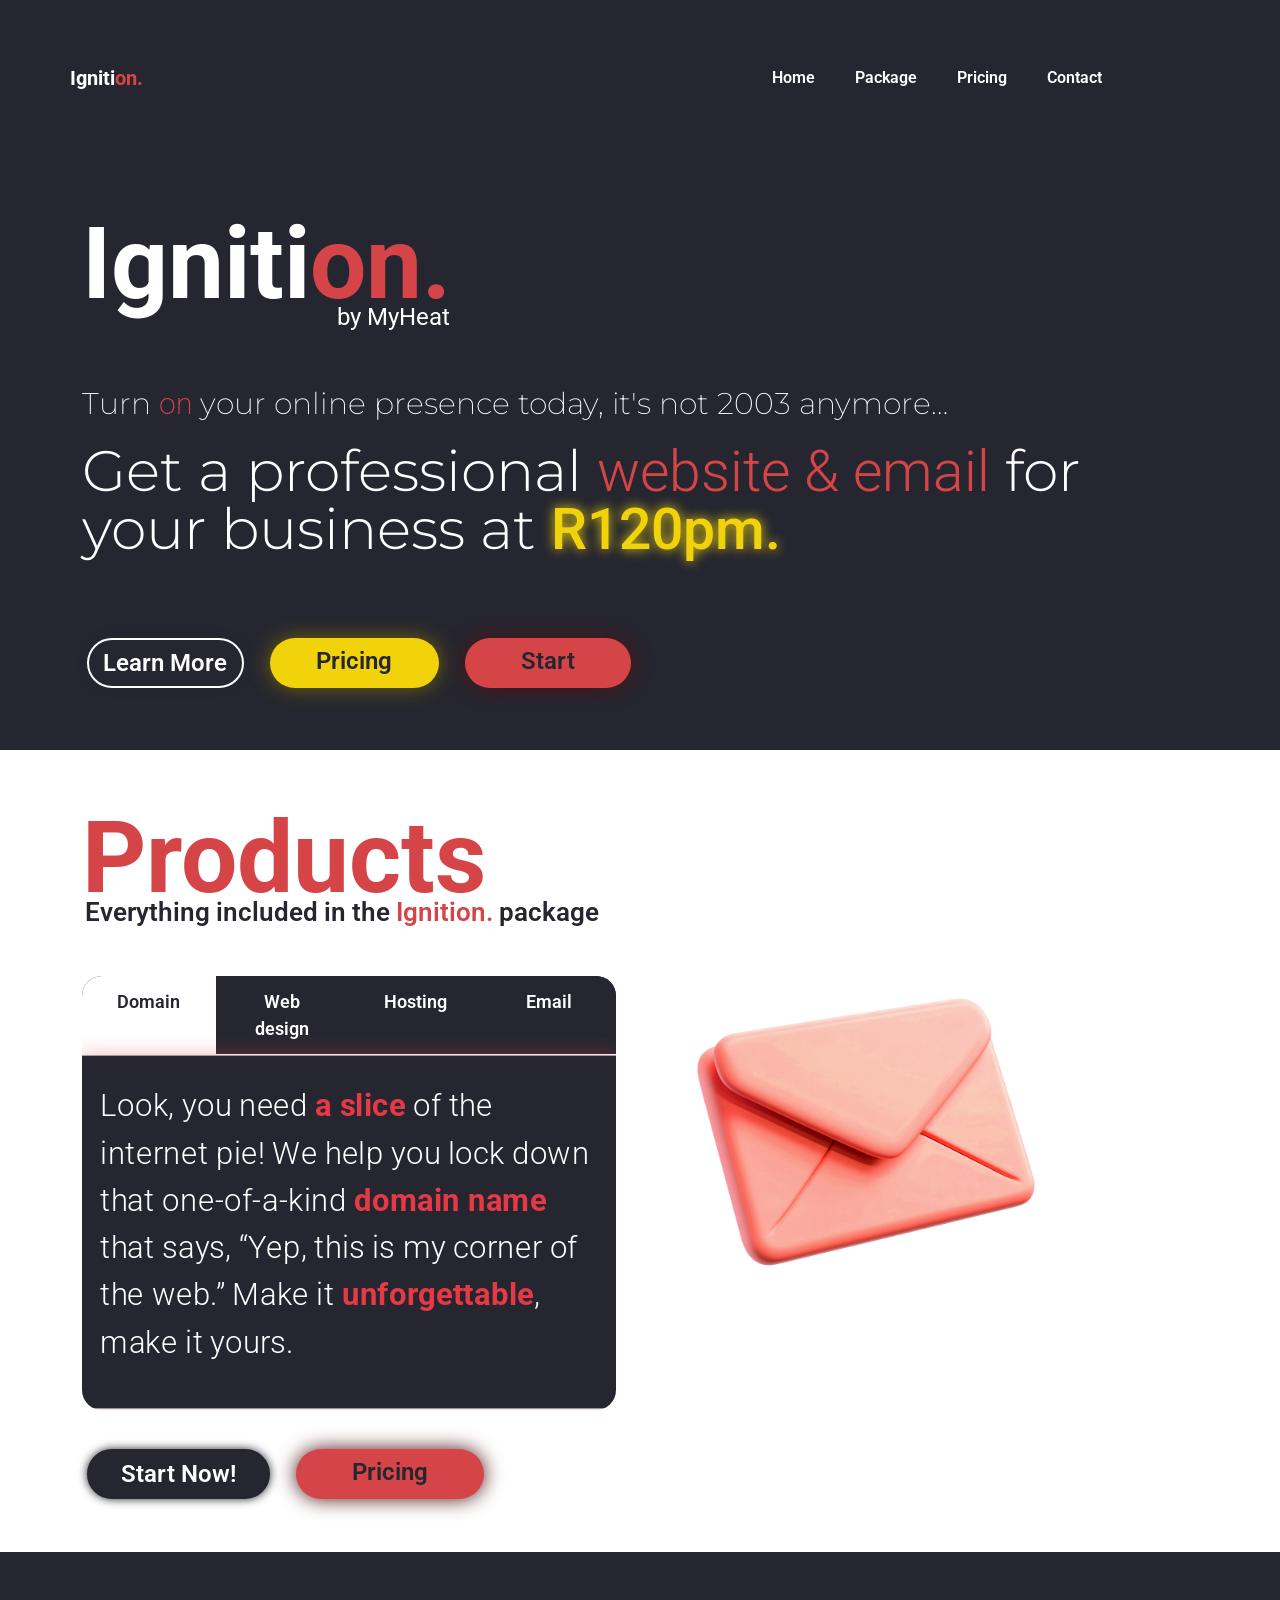
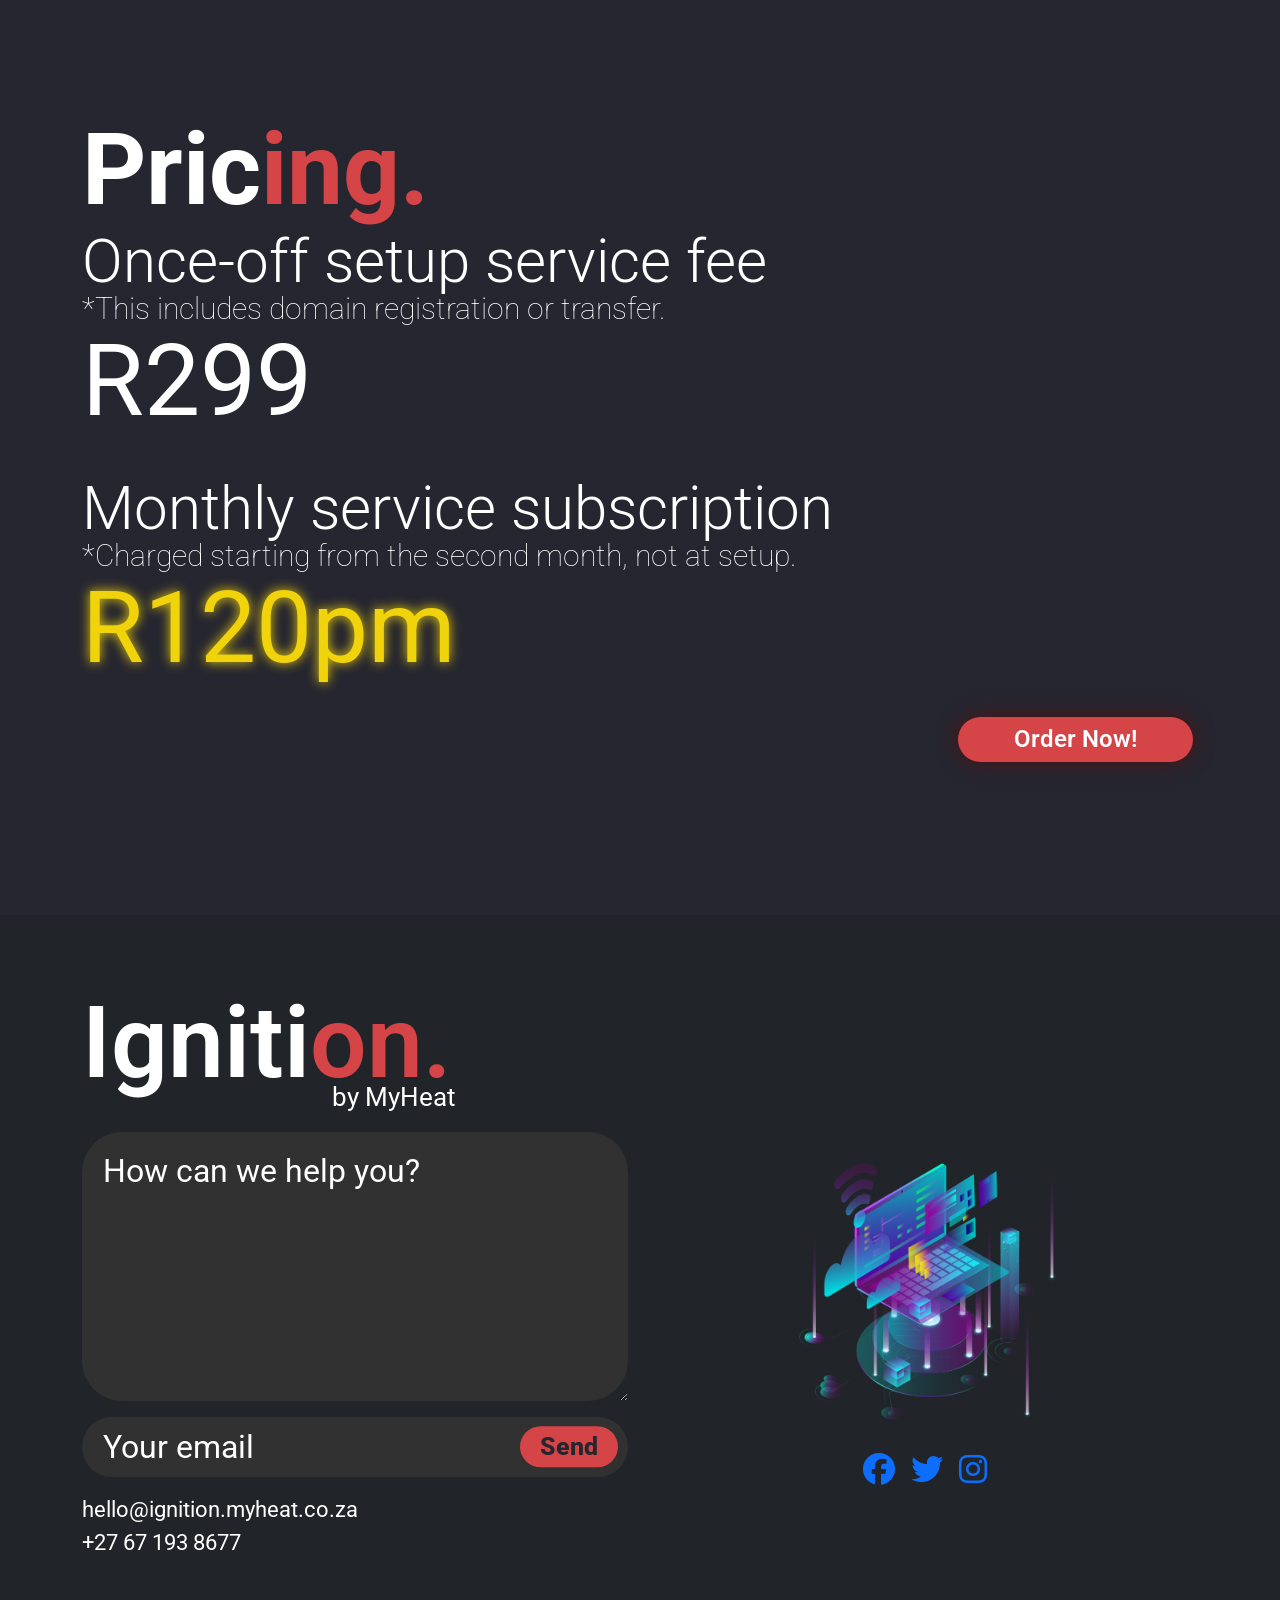
==== index1.html @ 3ed39a6d "front-end updates" ====
<!DOCTYPE html>
<html lang="en">

<head>
  <meta charset="UTF-8">
  <meta name="viewport" content="width=device-width, initial-scale=1.0">
  <title>IgnitionOn by MyHeat</title>

  <link href="https://fonts.googleapis.com/css2?family=Montserrat:wght@100;200;300;400;500;700&display=swap" rel="stylesheet">
  <link href="https://fonts.googleapis.com/css2?family=Inter:wght@100;200;300;400;600;700&display=swap" rel="stylesheet">
  <link href="https://fonts.googleapis.com/css2?family=Roboto:wght@100;300;400;500;700&display=swap" rel="stylesheet">

  <!-- Bootstrap CSS -->
  <link href="https://cdn.jsdelivr.net/npm/bootstrap@5.3.3/dist/css/bootstrap.min.css" rel="stylesheet">

  <!-- Font Awesome -->
  <link rel="stylesheet" href="https://cdnjs.cloudflare.com/ajax/libs/font-awesome/6.5.0/css/all.min.css">

  <!-- Custom CSS -->
  <style>
    * {
      margin: 0;
      padding: 0;
      box-sizing: border-box;
      font-family: 'Roboto', sans-serif;
      list-style: none;
      text-decoration: none;
    }

    /* Smooth scroll behavior */
    :root {
      scroll-behavior: smooth;
    }

    body {
      overflow-x: hidden;
    }

    header {
      background-color: #262630;
      height: 750px;
    }

    nav ul {
      list-style: none;
      display: flex;
      align-items: center;
      justify-content: end;
      gap: 50px;
      padding: 50px 100px;
    }

    nav li a {
      color: white !important;
      font-size: 15px;
      font-weight: 600 !important;
      transition: transform 0.3s ease; /* Add scaling transition */
    }

    nav li a:hover {
      transform: scale(1.1); /* Scale nav links on hover */
    }

    .logo {
      position: relative;
      margin: auto;
      margin-top: 20px;
      margin-bottom: 57px;
    }

    .logo h1 {
      color: #fff;
      font-weight: 600;
      font-size: 100px;
    }

    .highlight {
      color: #d54548;
    }

    small {
      position: absolute;
      color: #fff;
      font-size: clamp(26px, 2vw, 18px);
      top: 95px;
      left: 255px;
    }

    p {
      color: #fff;
    }

    .intro {
      font-size: 30px !important;
      font-family: 'Montserrat', sans-serif;
      font-weight: 200;
    }

    .promo {
      font-size: 57px;
      line-height: 1em;
      font-family: 'Montserrat', sans-serif;
      font-weight: 300;
    }

    .hero-text {
      margin: auto;
    }

    .yellow-glow {
      color: #f0d30b;
      font-weight: 530;
      text-shadow: 0 0 12px #f0d30b;
    }

    .btn:active {
      transform: scale(0.97);
    }

    .btn-gold {
      background: #f0d30b;
      color: #262630;
      padding: 0.3rem 2.9rem;
      box-shadow: 0 0 20px #726407;
      transform-origin: center; /* Center scaling */
      margin: 5px; /* Prevent overlap */
    }

    .btn-red {
      background: #d54548;
      color: #262630;
      padding: 0.3rem 3.5rem;
      box-shadow: 0 0 20px #4e1314;
      transform-origin: center;
      margin: 5px;
    }

    .btn-outline {
      background: transparent;
      color: #fff;
      border: 2px solid #fff !important;
      padding: 0.3rem 0.9rem;
      box-shadow: 0 0 10px #262630;
      transform-origin: center;
      margin: 5px;
    }

    .btn-charcoal {
      background: #262630;
      color: #fff;
      border: 2px solid #262630 !important;
      padding: 0.3rem 2rem;
      box-shadow: 0 0 10px #262630;
      transform-origin: center;
      margin: 5px;
    }

    .btn {
      display: inline-block;
      border-radius: 30px;
      font-weight: 600;
      font-size: 1.5rem;
      border: none;
      cursor: pointer;
      transition: transform 0.3s ease, box-shadow 0.3s ease;
      text-decoration: none !important;
      text-align: center;
    }

    .btn:hover {
      transform: scale(1.1); /* Scale buttons on hover */
      box-shadow: 0 0 15px rgba(0, 0, 0, 0.3); /* Subtle shadow on hover */
    }

    .hero-cta {
      margin-top: 75px !important;
      margin-bottom: 20px !important;
      margin: auto;
      display: flex;
      gap: 1.5rem;
      flex-wrap: wrap;
    }

    /*=============PRODUCTS==================*/

    .products-head-text {
      position: relative;
      margin: auto;
      margin-bottom: 65px;
    }

    .products-head-text h1 {
      color: #d54548;
      font-weight: 600;
      font-size: 100px;
    }

    .products-head-text .products-text {
      color: #262630;
      position: absolute;
      font-size: 26px;
      font-weight: 600;
      top: 95px;
      left: 2.5px;
    }

    .products-mid-content {
      width: 90%;
      margin: 40px auto;
      display: flex;
      gap: 50px;
      align-items: flex-start;
      flex-wrap: wrap;
    }

    .product-box {
      border-radius: 20px;
      overflow: hidden;
      max-width: 100%;
      margin: 10px 0; /* Add margin to prevent overlap */
    }

    .tabs {
      display: flex;
      background: #262630;
    }

    .tabs .tab {
      flex: 1;
      padding: 12px 20px;
      text-align: center;
      cursor: pointer;
      font-weight: 600;
      font-size: 18px;
      color: #fff;
      background: #262630;
      transition: transform 0.3s ease, background 0.3s, color 0.3s;
      transform-origin: center;
    }

    .tabs .tab:hover {
      transform: scale(1.05); /* Scale tabs on hover */
    }

    .tabs .tab.active {
      background: #fff;
      color: #262630;
    }

    .product-card {
      background: #262630;
      color: #fff;
      padding: 25px 20px;
      font-family: 'Montserrat', sans-serif;
      font-weight: 300;
      transition: transform 0.3s ease, box-shadow 0.3s ease;
      transform-origin: center;
      margin: 10px; /* Add margin to prevent overlap */
    }

    .product-card.active {
      display: block;
      transform: scale(1.05); /* Slightly scale active card for emphasis */
      box-shadow: 0 0 20px rgba(213, 69, 72, 0.4); /* Match shadow from previous page */
    }

    .product-card .highlight {
      color: #e63946;
      font-weight: bold;
    }

    .product-card {
      display: none;
    }

    .product-image {
      width: 450px;
      height: auto;
      transition: transform 0.3s ease; /* Add scaling for image */
      transform-origin: center;
      margin: 10px 0; /* Prevent overlap */
    }

    .product-image:hover {
      transform: scale(1.05); /* Scale image on hover */
    }

    .products-cta {
      margin: auto;
      display: flex;
      gap: 1.5rem;
      flex-wrap: wrap;
      justify-content: start;
    }

    .products-box {
      padding-bottom: 180px;
      padding-top: 70px;
    }

    /*============PRICING============*/

    #pricing-section {
      background-color: #262630;
      padding: 40px 0;
    }

    .container-pricing {
      width: 90%;
      margin: 0 auto;
      display: flex;
      flex-direction: column;
      gap: 20px;
    }

    .pricing-box {
      padding-top: 100px;
      margin: 10px 0; /* Prevent overlap */
    }

    .pricing-box h1 {
      color: #fff;
      font-weight: 600;
      font-size: 100px;
    }

    .pricing-box .price {
      font-weight: 400;
      line-height: 1em;
    }

    .pricing-box-gold {
      color: #fff;
      padding-top: 30px;
      padding-bottom: 10px;
      margin: 10px 0; /* Prevent overlap */
    }

    .pricing-box-gold .price {
      font-size: 100px;
      font-weight: 400;
      color: #f0d30b;
      padding: 0;
      margin: 0;
      line-height: 1em;
    }

    .p-bigger {
      font-size: 60px;
      font-weight: 300;
      padding: 0;
      margin: 0;
      line-height: 0.8em;
    }

    .p-smaller {
      font-weight: 100;
      padding: 0;
      margin: 0;
    }

    p {
      font-size: 30px;
    }

    .order-now {
      color: #fff;
    }

    .order-cta {
      display: flex;
      align-items: center;
      justify-content: end;
      padding-bottom: 100px;
    }

    /*==============FOOTER================*/

    .footer-logo {
      width: 100%;
      margin: 20px 0 40px;
      position: relative;
    }

    .footer-logo h1 {
      color: #fff;
      font-weight: 600;
      font-size: clamp(100px, 8vw, 80px);
    }

    .footer-logo small {
      position: absolute;
      color: #fff;
      font-size: clamp(26px, 2vw, 18px);
      top: 85px;
      left: 250px;
      display: block;
      margin-top: 10px;
    }

    .footer-content {
      display: flex;
      flex-direction: row;
      gap: 40px;
      justify-content: space-between;
      align-items: flex-start;
    }

    .form-column,
    .image-social-column {
      flex: 1;
      opacity: 0;
      animation: fadeIn 1s ease-in forwards;
    }

    .form-column {
      max-width: 680px;
    }

      /* Target only placeholders inside this form */
  .footer-form ::placeholder {
    color: white;
    opacity: 1; /* ensures it’s fully visible */
  }

   .input-with-button {
    position: relative;
  }

  .input-with-button input {
    padding-right: 100px; /* make space for button */
  }

 .send-btn {
    position: absolute;
    right: 10px; /* little spacing from edge */
    top: 50%;
    transform: translateY(-50%); /* centers vertically */
    background: #d54548;
    border: none;
    padding: 2px 20px;
    font-weight: 800;
    font-size: 25px;
    color: #262630;
    border-radius: 50px; /* pill shape */
    cursor: pointer;
  }

  .send-btn:hover {
    opacity: 0.9;
  }

    .image-social-column {
      display: flex;
      flex-direction: column;
      align-items: center;
      gap: 20px;
    }

    .vector-image {
      max-width: 100%;
      height: auto;
      max-height: 300px;
      transition: transform 0.3s ease; /* Add scaling for vector image */
      transform-origin: center;
      margin: 10px 0; /* Prevent overlap */
    }

    .vector-image:hover {
      transform: scale(1.05); /* Scale image on hover */
    }

    .social-links {
      display: flex;
      gap: 20px;
    }

    .social-icon {
      transition: transform 0.3s ease; /* Update to use transform instead of img */
      transform-origin: center;
    }

    .social-icon:hover {
      transform: scale(1.2); /* Match scaling from previous page */
    }

    .email,
    .message {
      padding: 0.9rem 1.3rem;
      border-radius: 40px;
      border: none;
      background: #313131;
      color: #fff;
      font-size: 2rem;
      width: 100%;
      box-sizing: border-box;
      transition: transform 0.3s ease, box-shadow 0.3s ease;
      transform-origin: center;
      margin: 5px 0; /* Prevent overlap */
    }

    .email:hover,
    .message:hover,
    .email:focus,
    .message:focus {
      transform: scale(1.02); /* Match form input scaling from previous page */
      box-shadow: 0 0 0 0.25rem rgba(213, 69, 72, 0.4); /* Match shadow */
    }

    .email {
      height: 60px;
      margin-bottom: 15px;
    }

    .message {
      resize: vertical;
    }

    .contact-info {
      color: #fff;
      font-size: clamp(18px, 2.5vw, 22px);
      padding-bottom: 20px;
      margin-bottom: 20px;
    }

    /* Fade-in Animation */
    @keyframes fadeIn {
      from {
        opacity: 0;
        transform: translateY(20px);
      }
      to {
        opacity: 1;
        transform: translateY(0);
      }
    }

    /* Responsive Design */
    @media (max-width: 768px) {
      body {
        overflow-x: hidden !important;
      }

      header {
        width: 100%;
      }

      .footer-content {
        flex-direction: column;
        align-items: center;
      }

      .form-column,
      .image-social-column {
        width: 100%;
        max-width: 100%;
      }

      .footer-logo h1 {
        font-size: clamp(40px, 6vw, 50px);
      }

      .footer-logo small {
        font-size: clamp(14px, 1.8vw, 16px);
      }

      .email,
      .message {
        width: 100%;
      }

      .vector-image {
        max-height: 200px;
      }
    }

    @media (max-width: 576px) {
      .tabs .tab {
        font-size: 14px;
        padding: 10px;
      }
      .product-card {
        font-size: 0.9rem;
        padding: 20px 15px;
      }
    }

    @media (max-width: 480px) {
      .contact-info {
        font-size: clamp(16px, 2vw, 18px);
      }

      .social-icon {
        font-size: 1.5rem; /* Adjust icon size for smaller screens */
      }
    }
  </style>
</head>

<body>
  <!-- ================= HEADER ================= -->
  <header class="text-white">
    <nav class="navbar navbar-expand-lg navbar-dark container">
      <a class="navbar-brand fw-bold" href="#">Igniti<span class="highlight">on.</span></a>
      <button class="navbar-toggler" type="button" data-bs-toggle="collapse" data-bs-target="#mainNav">
        <span class="navbar-toggler-icon"></span>
      </button>

      <div class="collapse navbar-collapse justify-content-end" id="mainNav">
        <ul class="navbar-nav gap-4">
          <li class="nav-item"><a class="nav-link" href="#">Home</a></li>
          <li class="nav-item"><a class="nav-link" href="#products-section">Package</a></li>
          <li class="nav-item"><a class="nav-link" href="#pricing-section">Pricing</a></li>
          <li class="nav-item"><a class="nav-link" href="#contact">Contact</a></li>
        </ul>
      </div>
    </nav>

    <div class="container mt-5">
      <div class="logo">
        <h1 class="display-1 fw-bold">Igniti<span class="highlight">on.</span></h1>
        <small class="fs-4">by MyHeat</small>
      </div>

      <div class="hero-text">
        <p class="intro fs-3">Turn <span class="highlight">on</span> your online presence today, it's not 2003 anymore…</p>
        <p class="promo">Get a professional <span class="highlight">website & email</span> for your business at
          <span class="yellow-glow">R120pm.</span>
        </p>
      </div>

      <div class="hero-cta d-flex gap-3 flex-wrap mt-4">
        <a href="#products-section" class="btn btn-outline">Learn More</a>
        <a href="#pricing-section" class="btn btn-gold">Pricing</a>
        <a href="ordering.html" class="btn btn-red">Start</a>
      </div>
    </div>
  </header>

  <!-- ================= PRODUCTS ================= -->
  <section id="products-section" class="py-5">
    <div class="container">
      <div class="products-head-text mb-5">
        <h1 class="fw-bold">Products</h1>
        <p class="products-text">Everything included in the <span class="highlight">Ignition.</span> package</p>
      </div>

      <div class="row align-items-start g-5">
        <!-- Left -->
        <div class="col-lg-6">
          <div class="product-box">
            <div class="tabs">
              <div class="tab active" data-tab="domain">Domain</div>
              <div class="tab" data-tab="web">Web design</div>
              <div class="tab" data-tab="hosting">Hosting</div>
              <div class="tab" data-tab="email">Email</div>
            </div>

            <!-- Cards -->
            <div class="product-card active" data-content="domain">
              <p>
                Look, you need <span class="highlight">a slice</span> of the internet pie!
                We help you lock down that one-of-a-kind
                <span class="highlight">domain name</span> that says,
                “Yep, this is my corner of the web.” Make it <span class="highlight">unforgettable</span>, make it yours.
              </p>
            </div>

            <div class="product-card" data-content="web">
              <p>
                Your website is your <span class="highlight">digital shopfront</span>.
                We craft modern, mobile-friendly, and fast web designs that make your
                business stand out online.
              </p>
            </div>

            <div class="product-card" data-content="hosting">
              <p>
                Reliable <span class="highlight">hosting</span> means your site is always
                online. We keep the lights on so you don’t have to worry.
              </p>
            </div>

            <div class="product-card" data-content="email">
              <p>
                Look professional with a <span class="highlight">custom email address</span>.
                Forget @gmail, step up with <span class="highlight">you@yourbusiness.co.za</span>.
              </p>
            </div>
          </div>
        </div>

        <!-- Right -->
        <div class="product-image col-lg-6 text-center">
          <img src="images/Email.png" alt="www graphic" class="img-fluid rounded">
        </div>
      </div>

      <div class="products-cta d-flex gap-3 mt-4">
        <a href="ordering.html" class="btn btn-charcoal">Start Now!</a>
        <a href="#pricing-section" class="btn btn-red">Pricing</a>
      </div>
    </div>
  </section>

  <!-- ================= PRICING ================= -->
  <section id="pricing-section" class="text-white py-5">
    <div class="container">
      <div class="pricing-box mb-4">
        <h1 class="fw-bold">Pric<span class="highlight">ing.</span></h1>
        <div class="pricing-text">
          <p class="p-bigger">Once-off setup service fee</p>
          <p class="p-smaller">*This includes domain registration or transfer.</p>
        </div>
        <h1 class="price">R299</h1>
      </div>

      <div class="pricing-box-gold mb-4">
        <div class="pricing-text">
          <p class="p-bigger">Monthly service subscription</p>
          <p class="p-smaller">*Charged starting from the second month, not at setup.</p>
        </div>
        <h1 class="price yellow-glow">R120pm</h1>
      </div>

      <div class="order-cta">
        <a href="ordering.html" class="btn btn-red order-now">Order Now!</a>
      </div>
    </div>
  </section>

  <!-- ================= FOOTER ================= -->
  <footer id="contact" class="bg-dark text-white py-5">
    <div class="container">
      <div class="footer-logo mb-4">
        <h1>Igniti<span class="highlight">on.</span></h1>
        <small>by MyHeat</small>
      </div>

      <div class="row g-4">
        <!-- Form -->
        <div class="col-lg-6">
          <form class="footer-form" method="POST" action="">
            <div class="mb-3">
              <textarea class="form-control message" rows="5" name="message"
                placeholder="How can we help you?"></textarea>
            </div>
            <div class="mb-3 input-with-button">
              <input type="email" class="form-control email" name="email" placeholder="Your email" required>
              <button type="submit" class="send-btn">Send</button>
            </div>
          </form>

          <div class="contact-info mt-3">
            hello@ignition.myheat.co.za<br>+27 67 193 8677
          </div>
        </div>


        <!-- Image & Social -->
        <div class="col-lg-6 text-center">
          <img src="images/Computer.png" alt="Vector Image" class="vector-image img-fluid mb-3">
          <div class="social-links d-flex justify-content-center gap-3">
            <a href="#" class="social-icon"><i class="fab fa-facebook fa-2x"></i></a>
            <a href="#" class="social-icon"><i class="fab fa-twitter fa-2x"></i></a>
            <a href="#" class="social-icon"><i class="fab fa-instagram fa-2x"></i></a>
          </div>
        </div>
      </div>
    </div>
  </footer>

  <!-- Bootstrap JS -->
  <script src="https://cdn.jsdelivr.net/npm/bootstrap@5.3.3/dist/js/bootstrap.bundle.min.js"></script>

  <script>
    const tabs = document.querySelectorAll(".tab");
    const cards = document.querySelectorAll(".product-card");

    tabs.forEach(tab => {
      tab.addEventListener("click", () => {
        // remove active from all
        tabs.forEach(t => t.classList.remove("active"));
        cards.forEach(c => c.classList.remove("active"));

        // add active to clicked tab
        tab.classList.add("active");

        // show corresponding card
        const target = tab.getAttribute("data-tab");
        document.querySelector(`.product-card[data-content="${target}"]`)
                .classList.add("active");
      });
    });
  </script>
</body>
</html>
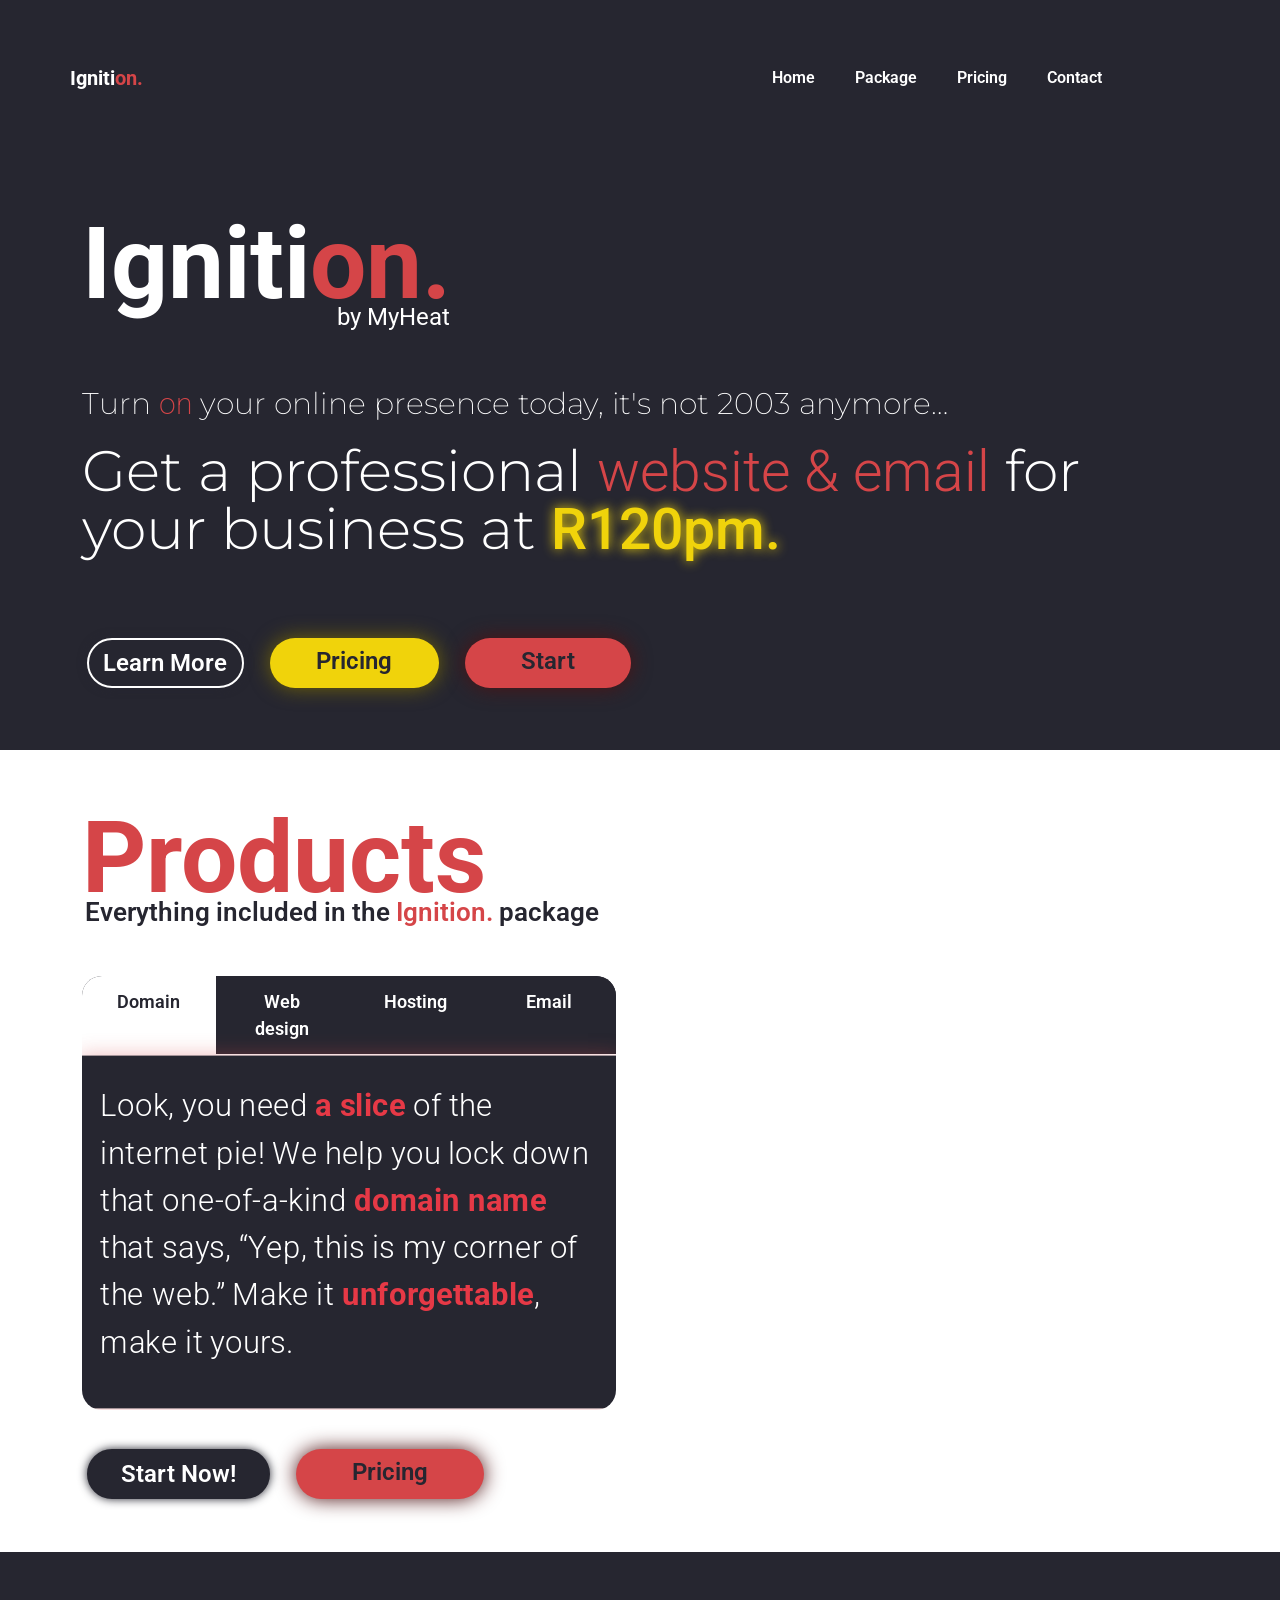
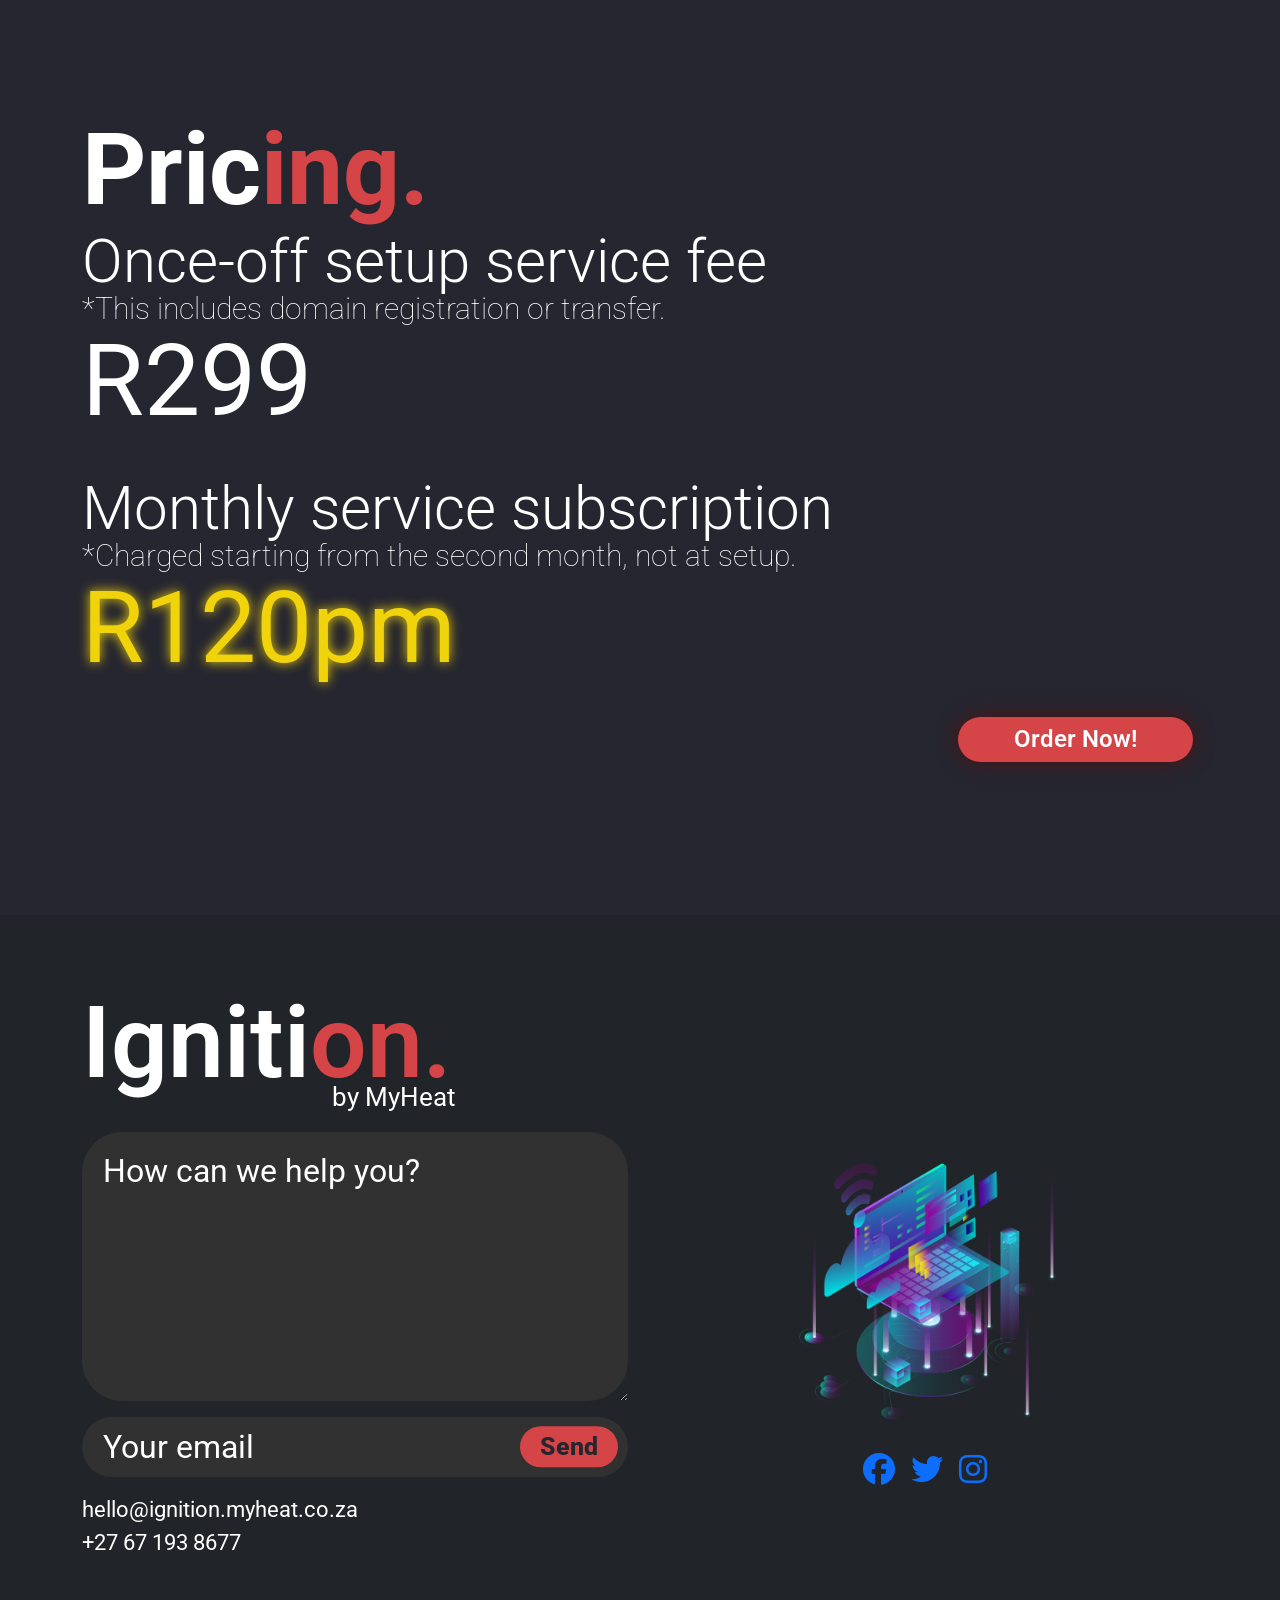
==== commit 1125b3d2: "image change functionality" ====
--- a/index1.html
+++ b/index1.html
@@ -274,13 +274,17 @@
     }
 
     .product-image {
+      display: none;
       width: 450px;
       height: auto;
-      transition: transform 0.3s ease; /* Add scaling for image */
+      transition: transform 0.3s ease;
       transform-origin: center;
-      margin: 10px 0; /* Prevent overlap */
-    }
-
+      margin: 10px 0;
+    }
+
+    .product-image.active {
+      display: block;
+    }
     .product-image:hover {
       transform: scale(1.05); /* Scale image on hover */
     }
@@ -691,7 +695,19 @@
         </div>
 
         <!-- Right -->
-        <div class="product-image col-lg-6 text-center">
+        <div class="product-image col-lg-6 text-center" data-content="domain">
+          <img src="images/Domain.png" alt="www graphic" class="img-fluid rounded">
+        </div>
+
+        <div class="product-image col-lg-6 text-center" data-content="web">
+          <img src="images/Web Dev.png" alt="www graphic" class="img-fluid rounded">
+        </div>
+
+        <div class="product-image col-lg-6 text-center" data-content="hosting">
+          <img src="images/Hosting.png" alt="www graphic" class="img-fluid rounded">
+        </div>
+
+        <div class="product-image col-lg-6 text-center" data-content="email">
           <img src="images/Email.png" alt="www graphic" class="img-fluid rounded">
         </div>
       </div>
@@ -773,25 +789,29 @@
   <!-- Bootstrap JS -->
   <script src="https://cdn.jsdelivr.net/npm/bootstrap@5.3.3/dist/js/bootstrap.bundle.min.js"></script>
 
-  <script>
-    const tabs = document.querySelectorAll(".tab");
-    const cards = document.querySelectorAll(".product-card");
-
-    tabs.forEach(tab => {
-      tab.addEventListener("click", () => {
-        // remove active from all
-        tabs.forEach(t => t.classList.remove("active"));
-        cards.forEach(c => c.classList.remove("active"));
-
-        // add active to clicked tab
-        tab.classList.add("active");
-
-        // show corresponding card
-        const target = tab.getAttribute("data-tab");
-        document.querySelector(`.product-card[data-content="${target}"]`)
-                .classList.add("active");
-      });
+ <script>
+  const tabs = document.querySelectorAll(".tab");
+  const cards = document.querySelectorAll(".product-card");
+  const images = document.querySelectorAll(".product-image");
+
+  tabs.forEach(tab => {
+    tab.addEventListener("click", () => {
+      // remove active from all
+      tabs.forEach(t => t.classList.remove("active"));
+      cards.forEach(c => c.classList.remove("active"));
+      images.forEach(i => i.classList.remove("active"));
+
+      // add active to clicked tab
+      tab.classList.add("active");
+
+      // show corresponding card + image
+      const target = tab.getAttribute("data-tab");
+      document.querySelector(`.product-card[data-content="${target}"]`)
+              .classList.add("active");
+      document.querySelector(`.product-image[data-content="${target}"]`)
+              .classList.add("active");
     });
-  </script>
+  });
+</script>
 </body>
 </html>
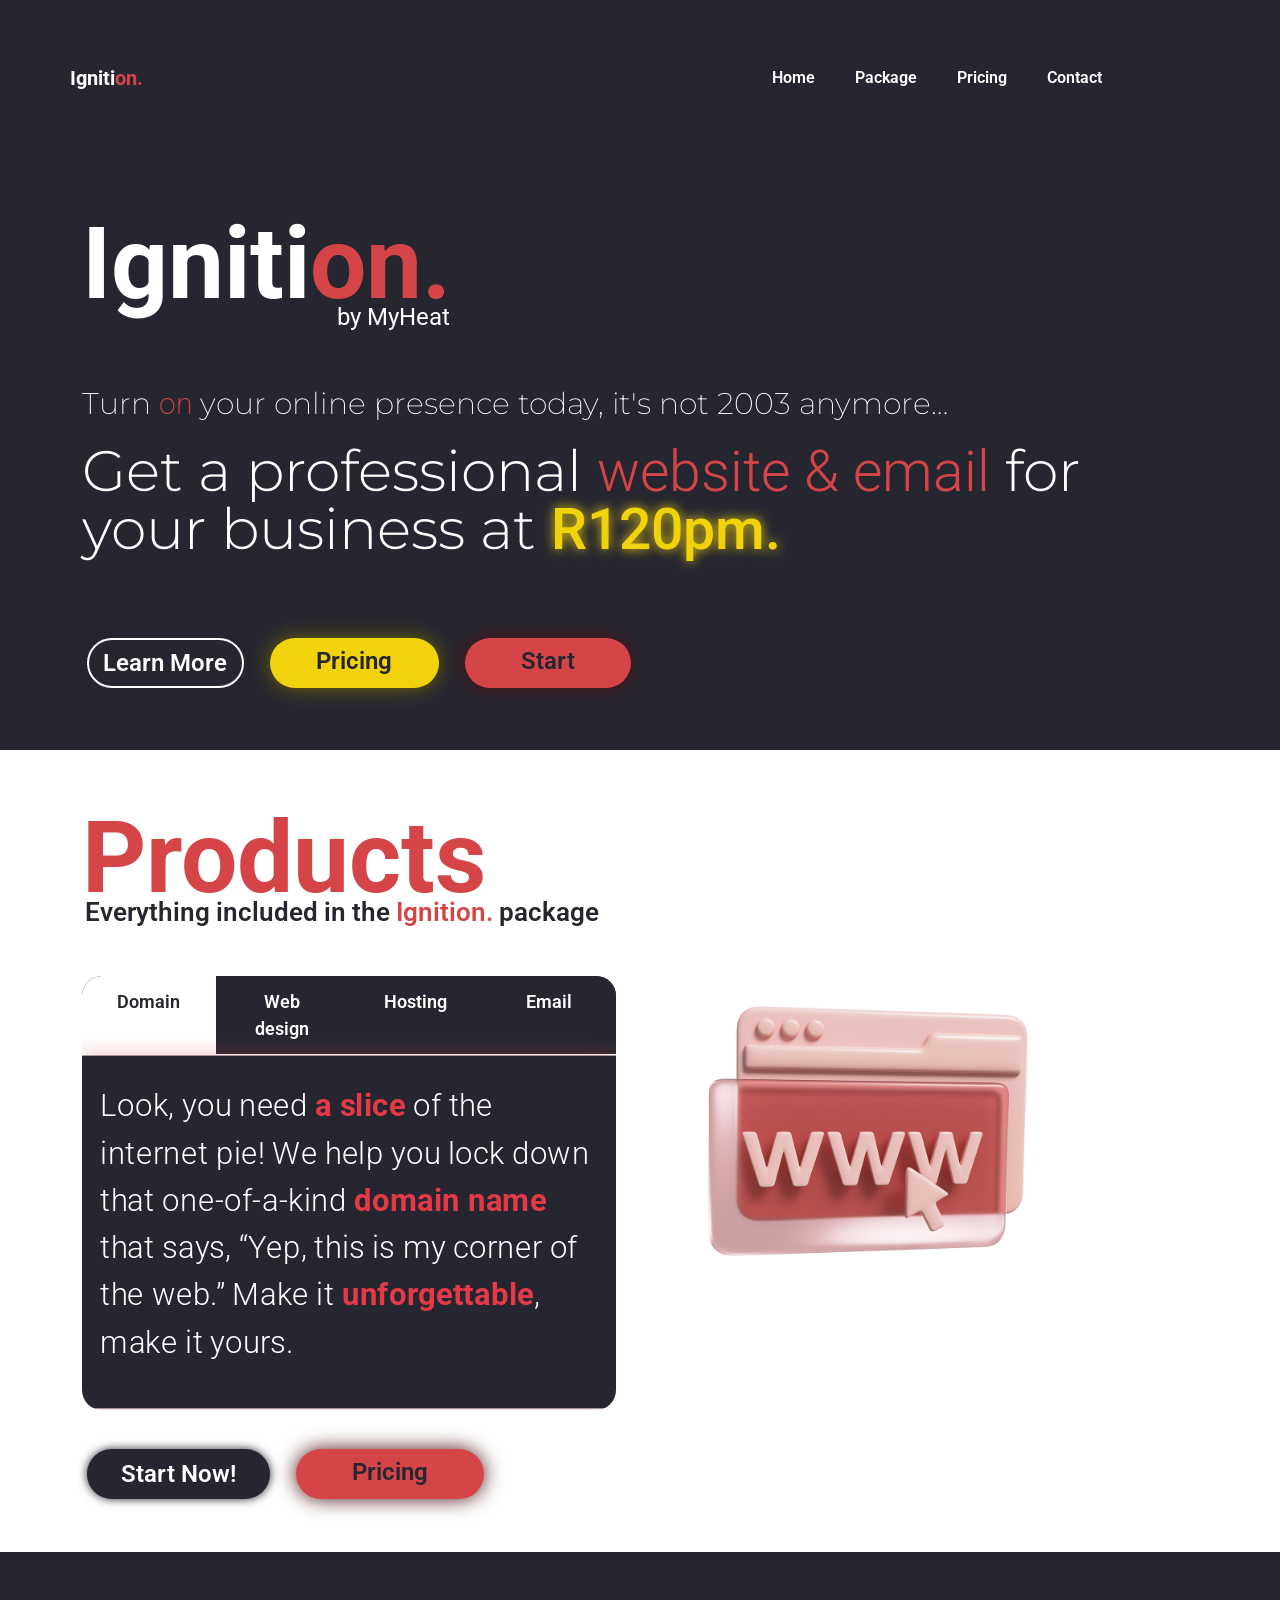
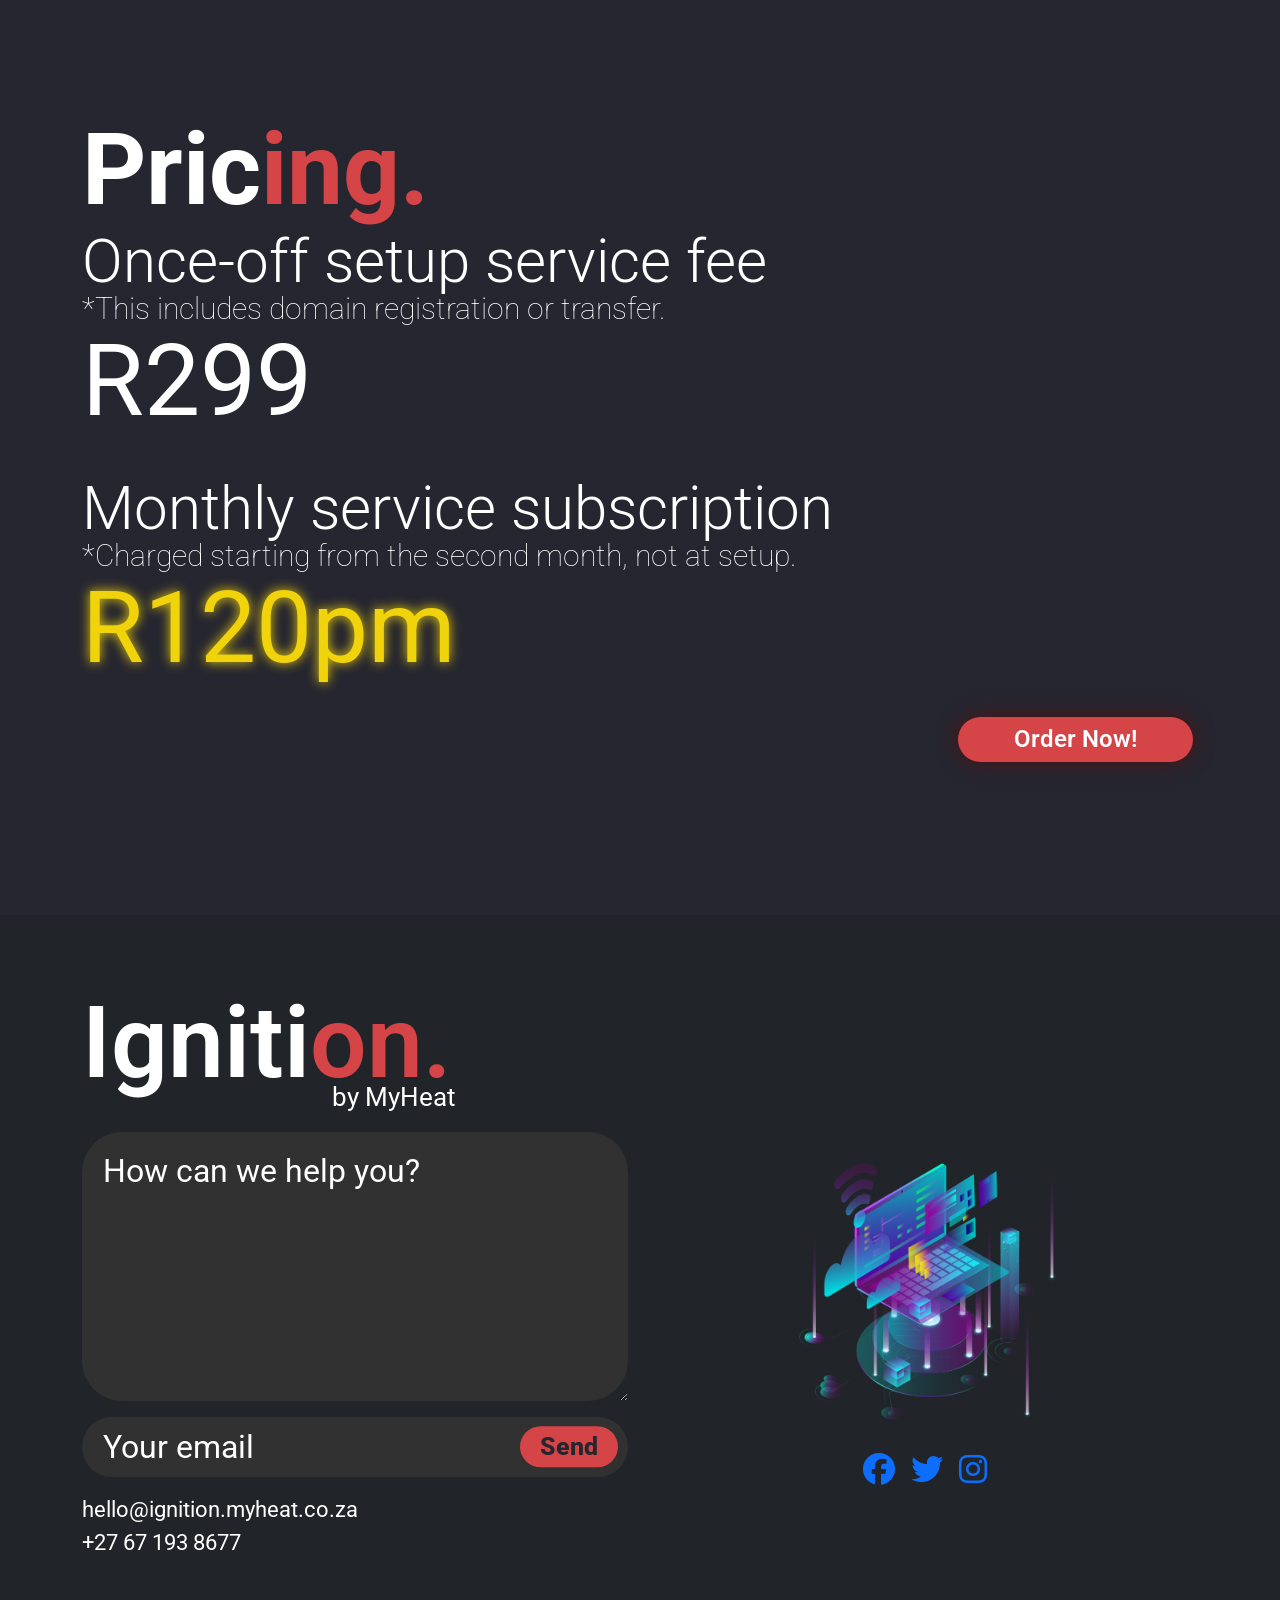
==== commit e1cb5945: "added image active" ====
--- a/index1.html
+++ b/index1.html
@@ -695,7 +695,7 @@
         </div>
 
         <!-- Right -->
-        <div class="product-image col-lg-6 text-center" data-content="domain">
+        <div class="product-image active col-lg-6 text-center" data-content="domain">
           <img src="images/Domain.png" alt="www graphic" class="img-fluid rounded">
         </div>
 
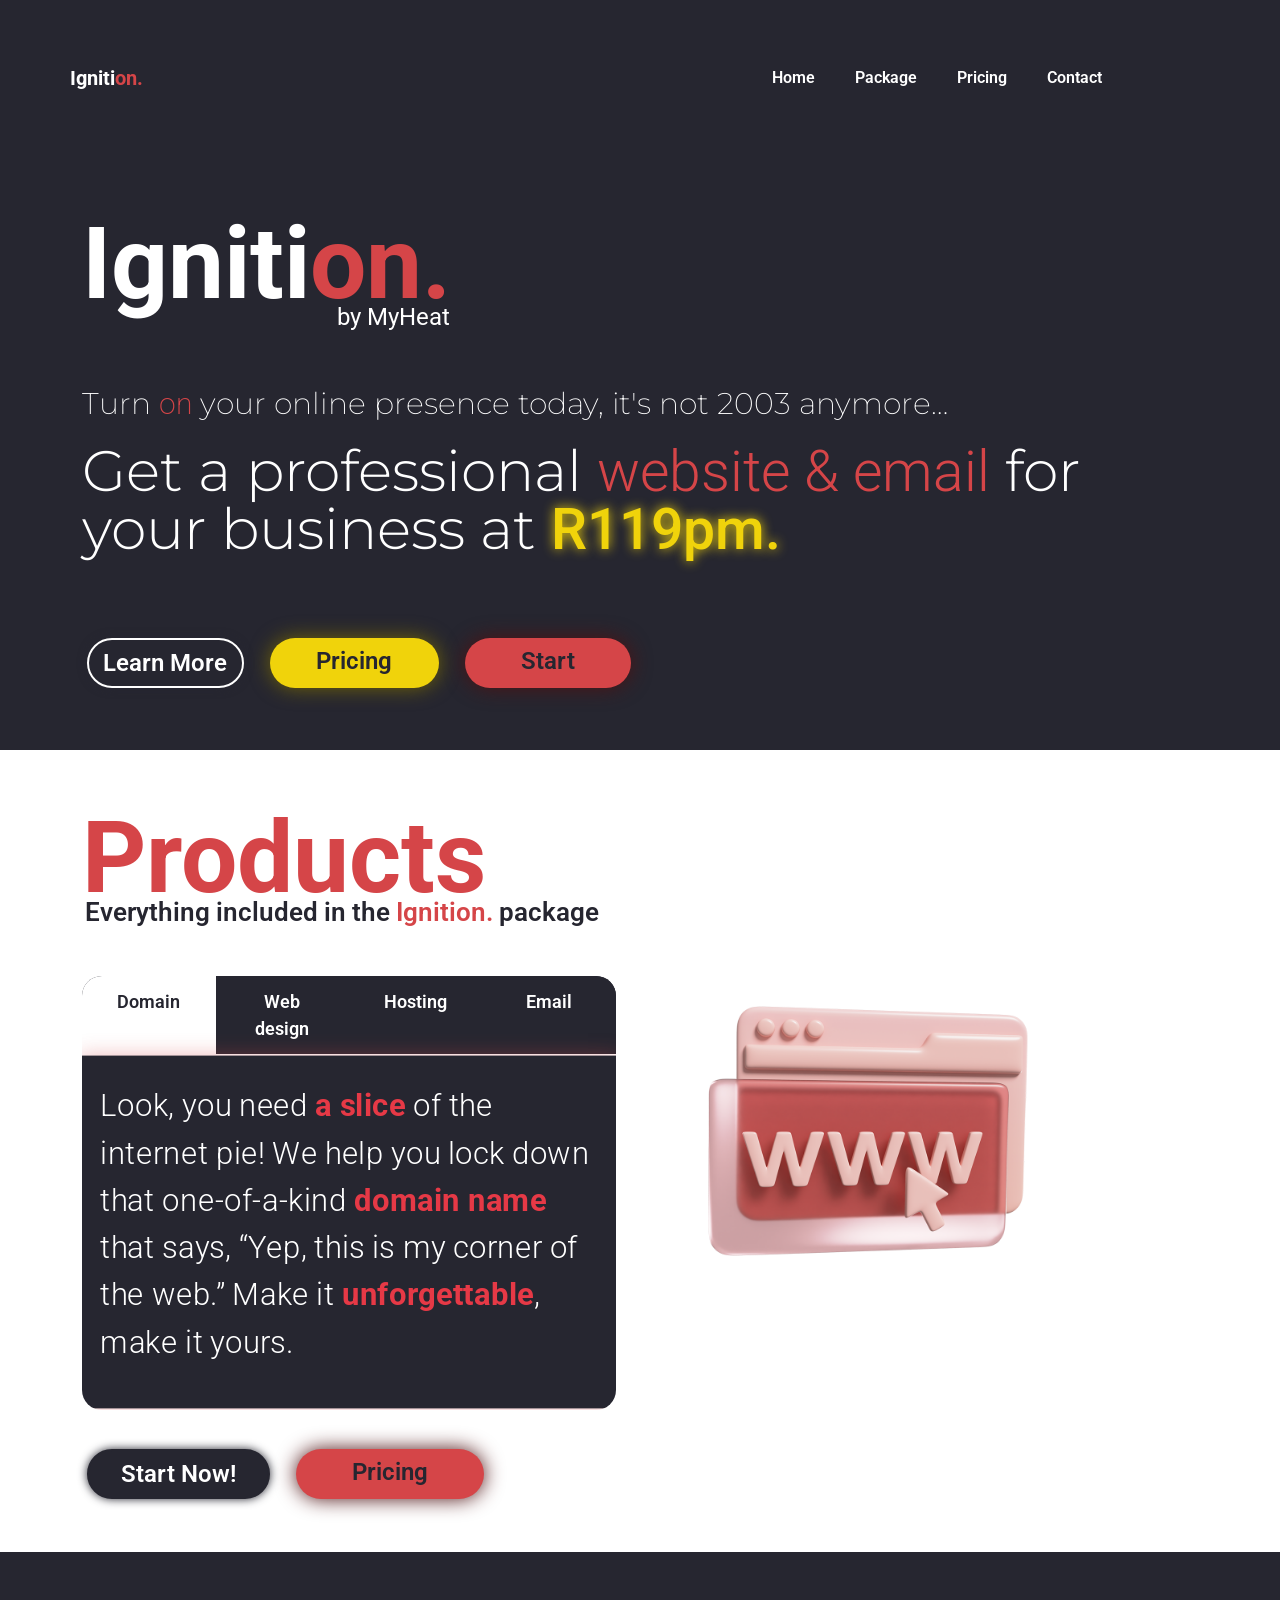
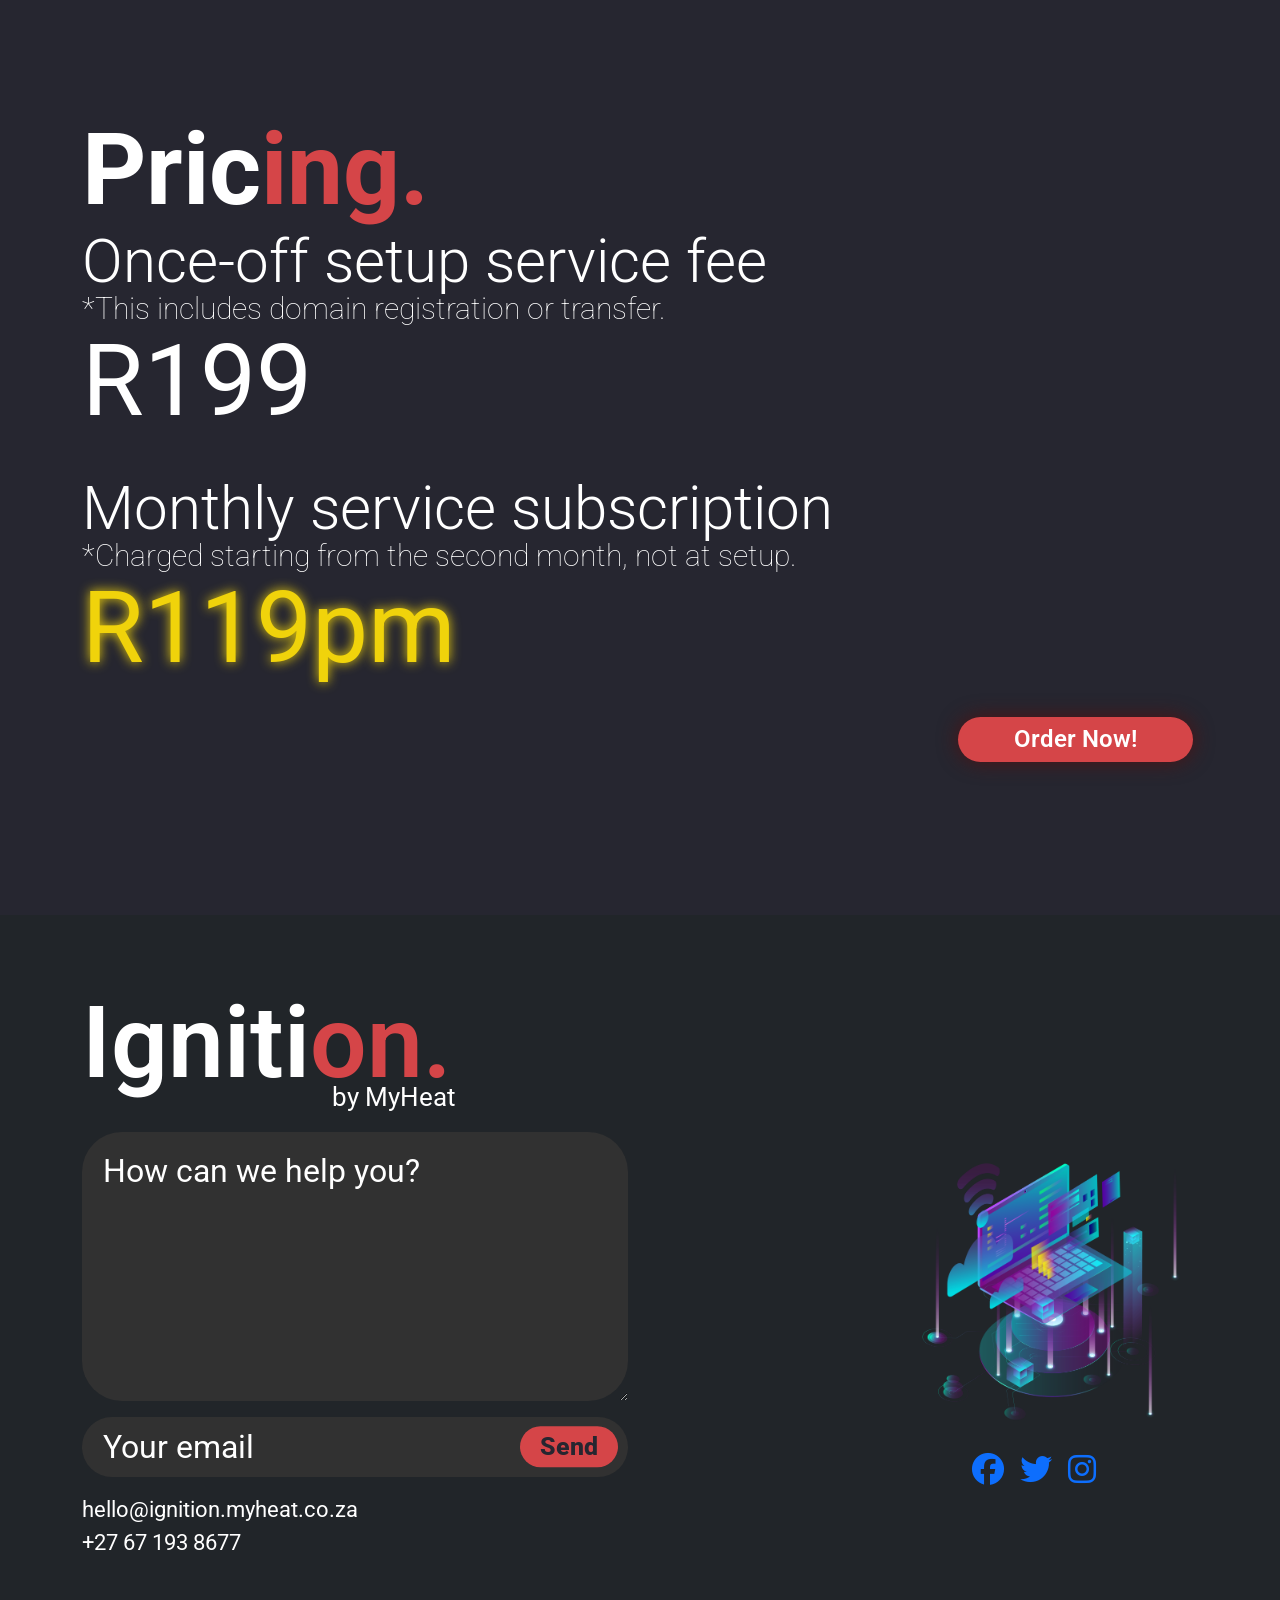
==== commit 2a2d6125: "links nav" ====
--- a/index1.html
+++ b/index1.html
@@ -205,12 +205,7 @@
     }
 
     .products-mid-content {
-      width: 90%;
-      margin: 40px auto;
-      display: flex;
-      gap: 50px;
-      align-items: flex-start;
-      flex-wrap: wrap;
+      position: relative;
     }
 
     .product-box {
@@ -288,6 +283,27 @@
     .product-image:hover {
       transform: scale(1.05); /* Scale image on hover */
     }
+
+
+       .product-social-links {
+       
+      display: flex;
+      flex-direction: column;
+      width: 30px;
+      top: 35px;
+      right: 0;
+      gap: 20px;
+    }
+
+    .product-social-icon {
+      transition: transform 0.3s ease; /* Update to use transform instead of img */
+      transform-origin: center;
+    }
+
+    .product-social-icon:hover {
+      transform: scale(1.2); /* Match scaling from previous page */
+    }
+
 
     .products-cta {
       margin: auto;
@@ -475,6 +491,7 @@
     }
 
     .social-links {
+      width: 60%;
       display: flex;
       gap: 20px;
     }
@@ -487,6 +504,8 @@
     .social-icon:hover {
       transform: scale(1.2); /* Match scaling from previous page */
     }
+
+
 
     .email,
     .message {
@@ -612,10 +631,10 @@
 
       <div class="collapse navbar-collapse justify-content-end" id="mainNav">
         <ul class="navbar-nav gap-4">
-          <li class="nav-item"><a class="nav-link" href="#">Home</a></li>
-          <li class="nav-item"><a class="nav-link" href="#products-section">Package</a></li>
-          <li class="nav-item"><a class="nav-link" href="#pricing-section">Pricing</a></li>
-          <li class="nav-item"><a class="nav-link" href="#contact">Contact</a></li>
+           <li class="nav-item"><a class="nav-link" href="index1.html">Home</a></li>
+          <li class="nav-item"><a class="nav-link" href="index1.html#products-section">Package</a></li>
+           <li class="nav-item"><a class="nav-link" href="index1.html#pricing-section">Pricing</a></li>
+            <li class="nav-item"><a class="nav-link" href="index1.html#contact">Contact</a></li>
         </ul>
       </div>
     </nav>
@@ -629,7 +648,7 @@
       <div class="hero-text">
         <p class="intro fs-3">Turn <span class="highlight">on</span> your online presence today, it's not 2003 anymore…</p>
         <p class="promo">Get a professional <span class="highlight">website & email</span> for your business at
-          <span class="yellow-glow">R120pm.</span>
+          <span class="yellow-glow">R119pm.</span>
         </p>
       </div>
 
@@ -649,7 +668,7 @@
         <p class="products-text">Everything included in the <span class="highlight">Ignition.</span> package</p>
       </div>
 
-      <div class="row align-items-start g-5">
+      <div class="row products-mid-content align-items-start g-5">
         <!-- Left -->
         <div class="col-lg-6">
           <div class="product-box">
@@ -710,6 +729,8 @@
         <div class="product-image col-lg-6 text-center" data-content="email">
           <img src="images/Email.png" alt="www graphic" class="img-fluid rounded">
         </div>
+
+       
       </div>
 
       <div class="products-cta d-flex gap-3 mt-4">
@@ -728,7 +749,7 @@
           <p class="p-bigger">Once-off setup service fee</p>
           <p class="p-smaller">*This includes domain registration or transfer.</p>
         </div>
-        <h1 class="price">R299</h1>
+        <h1 class="price">R199</h1>
       </div>
 
       <div class="pricing-box-gold mb-4">
@@ -736,7 +757,7 @@
           <p class="p-bigger">Monthly service subscription</p>
           <p class="p-smaller">*Charged starting from the second month, not at setup.</p>
         </div>
-        <h1 class="price yellow-glow">R120pm</h1>
+        <h1 class="price yellow-glow">R119pm</h1>
       </div>
 
       <div class="order-cta">
@@ -774,14 +795,20 @@
 
 
         <!-- Image & Social -->
-        <div class="col-lg-6 text-center">
+       <div class="col-lg-6 ms-auto me-0 text-end">
           <img src="images/Computer.png" alt="Vector Image" class="vector-image img-fluid mb-3">
-          <div class="social-links d-flex justify-content-center gap-3">
-            <a href="#" class="social-icon"><i class="fab fa-facebook fa-2x"></i></a>
-            <a href="#" class="social-icon"><i class="fab fa-twitter fa-2x"></i></a>
-            <a href="#" class="social-icon"><i class="fab fa-instagram fa-2x"></i></a>
+
+          <!-- wrapper that pushes box right -->
+          <div class="d-flex justify-content-end">
+            <!-- box itself -->
+            <div class="social-links d-flex justify-content-center gap-3">
+              <a href="#" class="social-icon"><i class="fab fa-facebook fa-2x"></i></a>
+              <a href="#" class="social-icon"><i class="fab fa-twitter fa-2x"></i></a>
+              <a href="#" class="social-icon"><i class="fab fa-instagram fa-2x"></i></a>
+            </div>
           </div>
         </div>
+
       </div>
     </div>
   </footer>
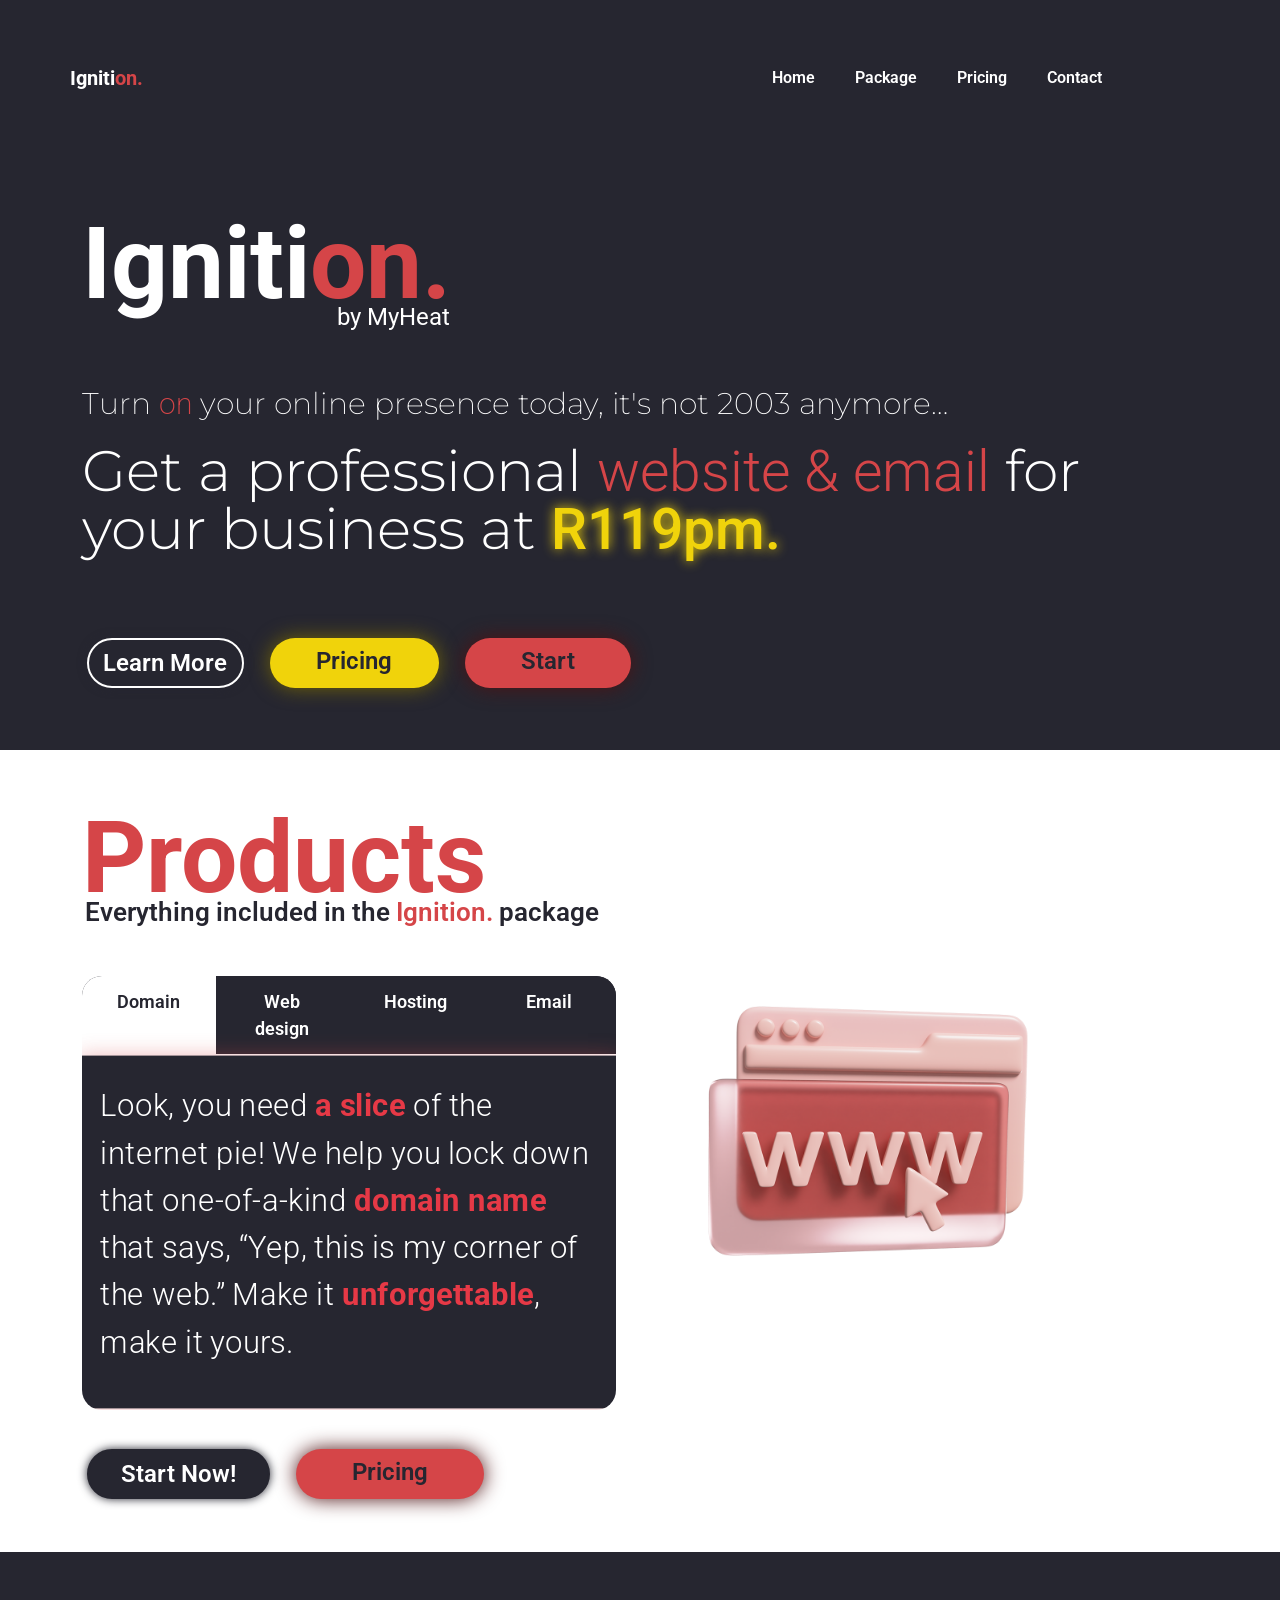
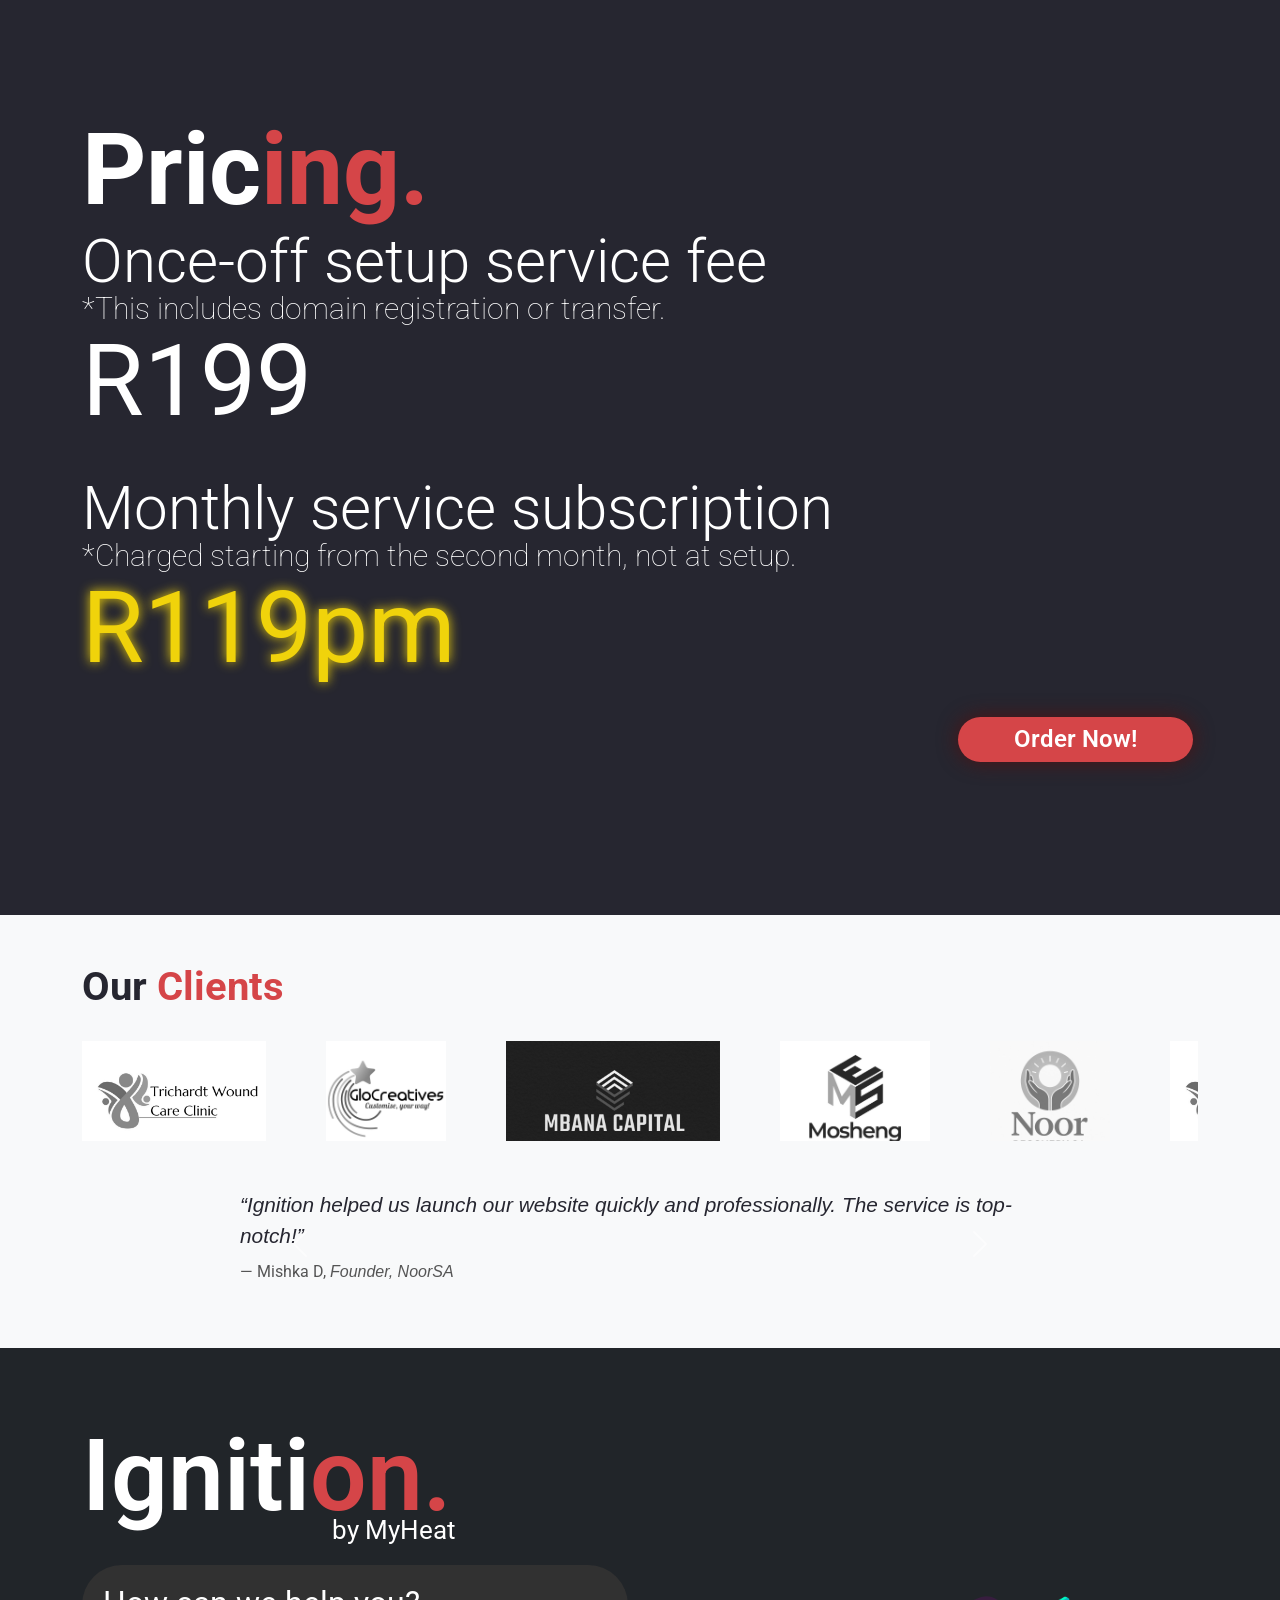
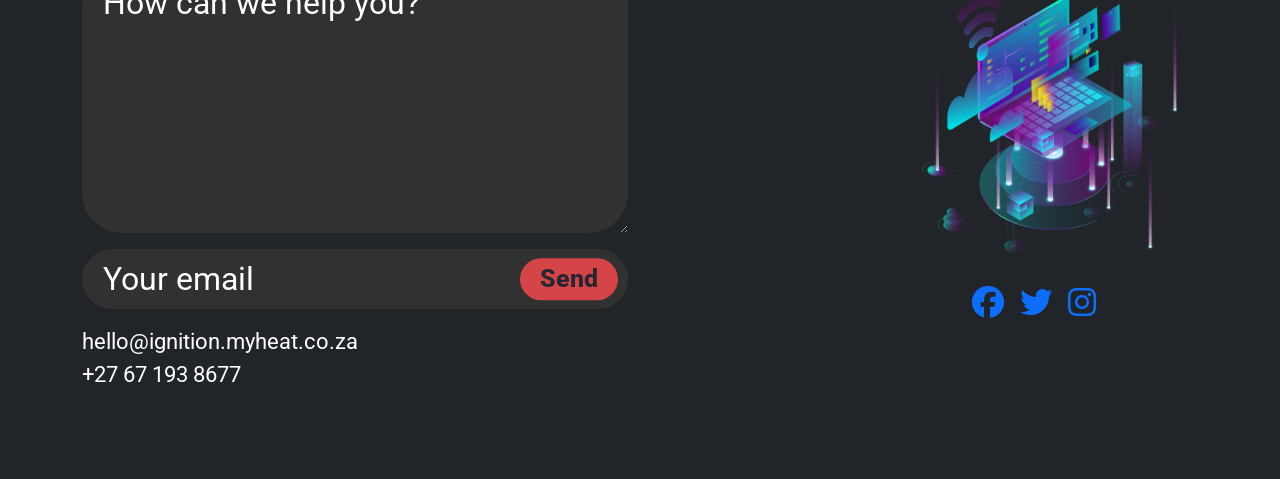
==== commit 8f94dd70: "our clients" ====
--- a/index1.html
+++ b/index1.html
@@ -393,6 +393,64 @@
       justify-content: end;
       padding-bottom: 100px;
     }
+
+
+    /* OUR CLIENTS */
+#clients-section h1 {
+  font-size: 40px;
+  color: #262630;
+}
+
+.logo-scroll {
+  overflow: hidden;
+  position: relative;
+  width: 100%;
+  height: 100px;
+  margin: 30px 0;
+}
+
+.logo-track {
+  display: flex;
+  width: calc(200%); /* enough to loop */
+  animation: scroll 40s linear infinite;
+  gap: 60px;
+}
+
+.client-logo {
+  height: 120px;
+  object-fit: contain;
+  flex-shrink: 0;
+  filter: grayscale(100%);
+  transition: filter 0.3s ease;
+}
+
+.client-logo:hover {
+  filter: grayscale(0%);
+}
+
+@keyframes scroll {
+  from { transform: translateX(0); }
+  to { transform: translateX(-50%); }
+}
+
+/* Testimonials */
+#testimonialCarousel {
+  max-width: 800px;
+  margin: auto;
+}
+
+#testimonialCarousel .blockquote p {
+  font-size: 1.3rem;
+  font-style: italic;
+  color: #262630 !important;
+}
+
+#testimonialCarousel footer {
+  font-size: 1rem;
+  color: #555;
+}
+
+
 
     /*==============FOOTER================*/
 
@@ -766,6 +824,62 @@
     </div>
   </section>
 
+
+  <!-- ================= OUR CLIENTS ================= -->
+<section id="clients-section" class="py-5 bg-light">
+  <div class="container">
+    <h1 class="fw-bold mb-4">Our <span class="highlight">Clients</span></h1>
+
+    <!-- Logo Scroll -->
+    <div class="logo-scroll">
+      <div class="logo-track">
+        <img src="images/1 (2).jpeg" alt="Client 1" class="client-logo">
+        <img src="images/2.jpeg" alt="Client 2" class="client-logo">
+        <img src="images/1 (4).jpeg" alt="Client 3" class="client-logo">
+        <img src="images/1.jpeg" alt="Client 4" class="client-logo">
+        <img src="images/1 (5).jpeg" alt="Client 5" class="client-logo">
+        <!-- Duplicate for seamless loop -->
+         <img src="images/1 (2).jpeg" alt="Client 1" class="client-logo">
+        <img src="images/2.jpeg" alt="Client 2" class="client-logo">
+        <img src="images/1 (4).jpeg" alt="Client 3" class="client-logo">
+        <img src="images/1.jpeg" alt="Client 4" class="client-logo">
+        <img src="images/1 (5).jpeg" alt="Client 5" class="client-logo">
+      </div>
+    </div>
+
+    <!-- Testimonials -->
+    <div id="testimonialCarousel" class="carousel slide mt-5" data-bs-ride="carousel">
+      <div class="carousel-inner">
+        <div class="carousel-item active">
+          <blockquote class="blockquote">
+            <p class="mb-4 quote">“Ignition helped us launch our website quickly and professionally. The service is top-notch!”</p>
+            <footer class="blockquote-footer">Mishka D, <cite title="Company">Founder, NoorSA</cite></footer>
+          </blockquote>
+        </div>
+        <div class="carousel-item">
+          <blockquote class="blockquote">
+            <p class="mb-4 quote">“The hosting is reliable and the email setup gave our business instant credibility.”</p>
+            <footer class="blockquote-footer">Rodney M, <cite title="Company">CEO Gold Standard Media</cite></footer>
+          </blockquote>
+        </div>
+        <div class="carousel-item">
+          <blockquote class="blockquote">
+            <p class="mb-4 quote" >“Affordable, smooth, and fast. Ignition is a must-have for small businesses.”</p>
+            <footer class="blockquote-footer">Amanda R, <cite title="Company">Shop Manager</cite></footer>
+          </blockquote>
+        </div>
+      </div>
+      <button class="carousel-control-prev" type="button" data-bs-target="#testimonialCarousel" data-bs-slide="prev">
+        <span class="carousel-control-prev-icon"></span>
+      </button>
+      <button class="carousel-control-next" type="button" data-bs-target="#testimonialCarousel" data-bs-slide="next">
+        <span class="carousel-control-next-icon"></span>
+      </button>
+    </div>
+  </div>
+</section>
+
+
   <!-- ================= FOOTER ================= -->
   <footer id="contact" class="bg-dark text-white py-5">
     <div class="container">
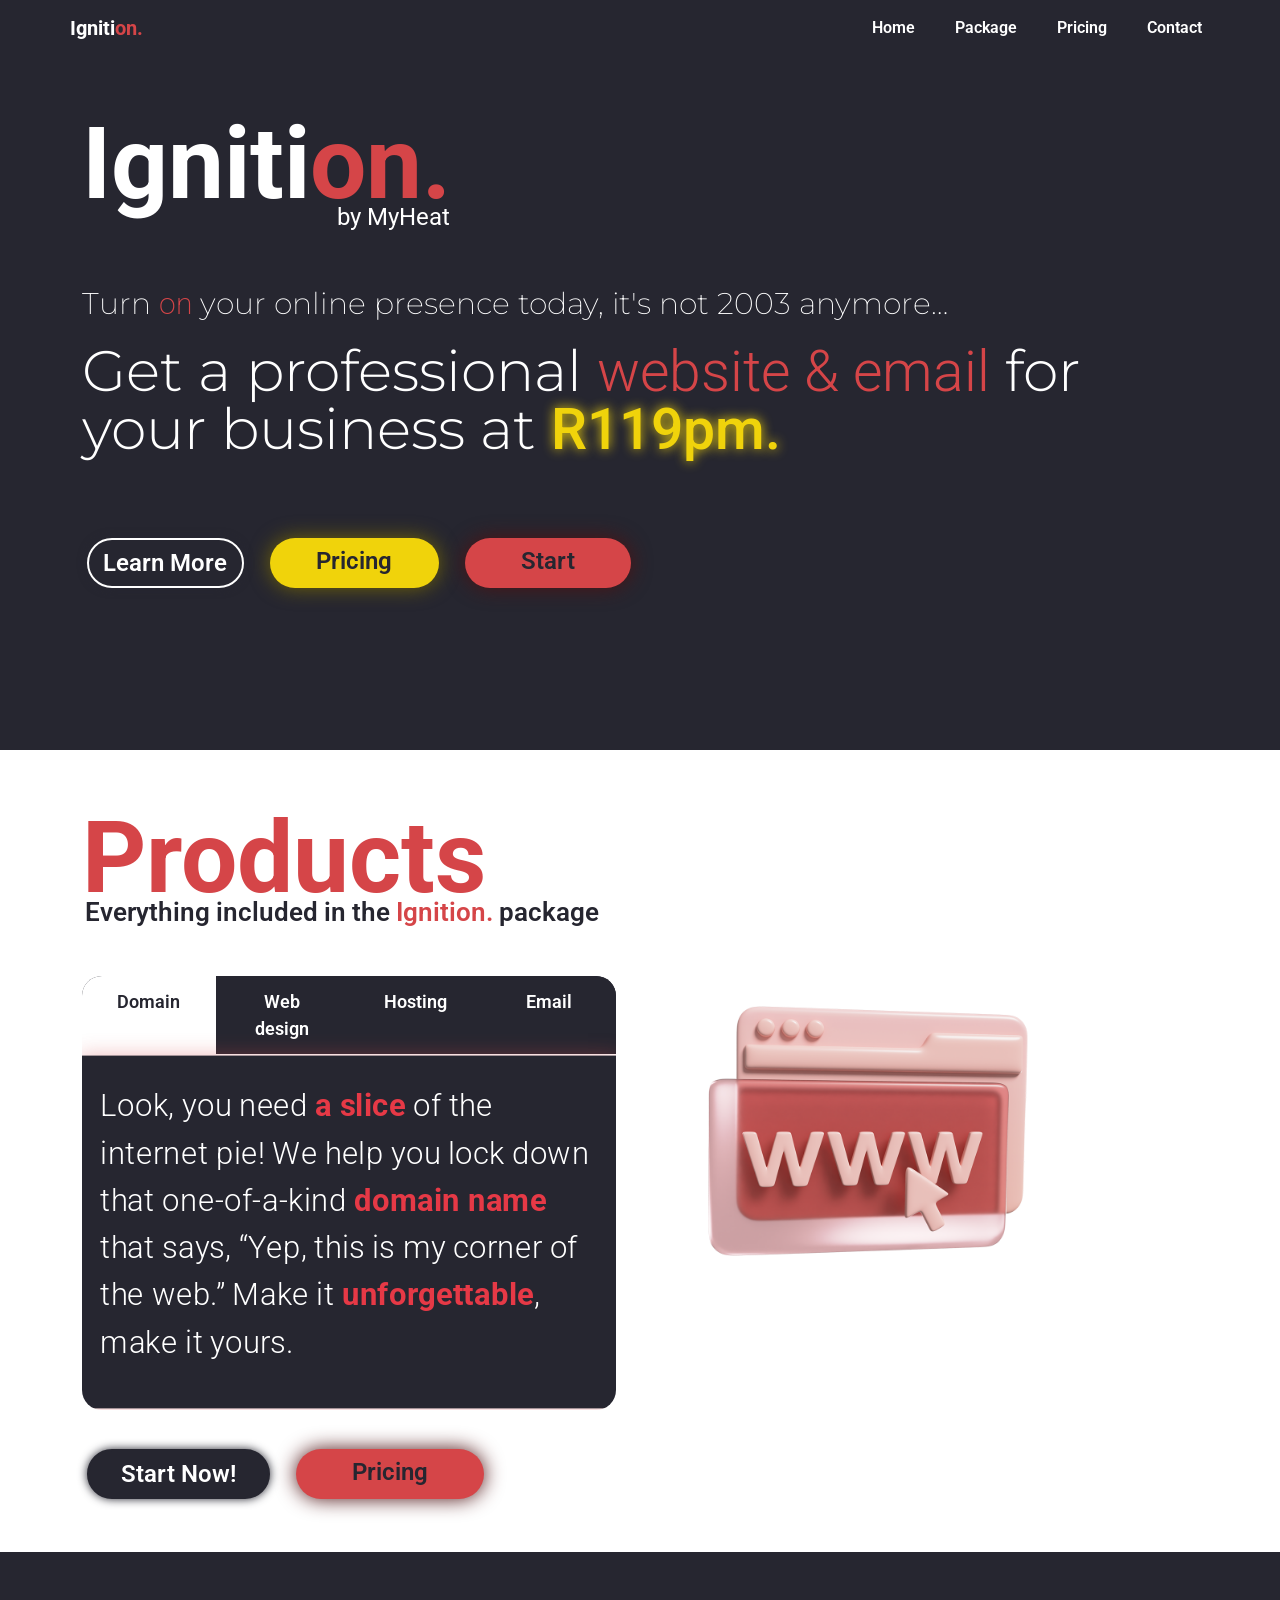
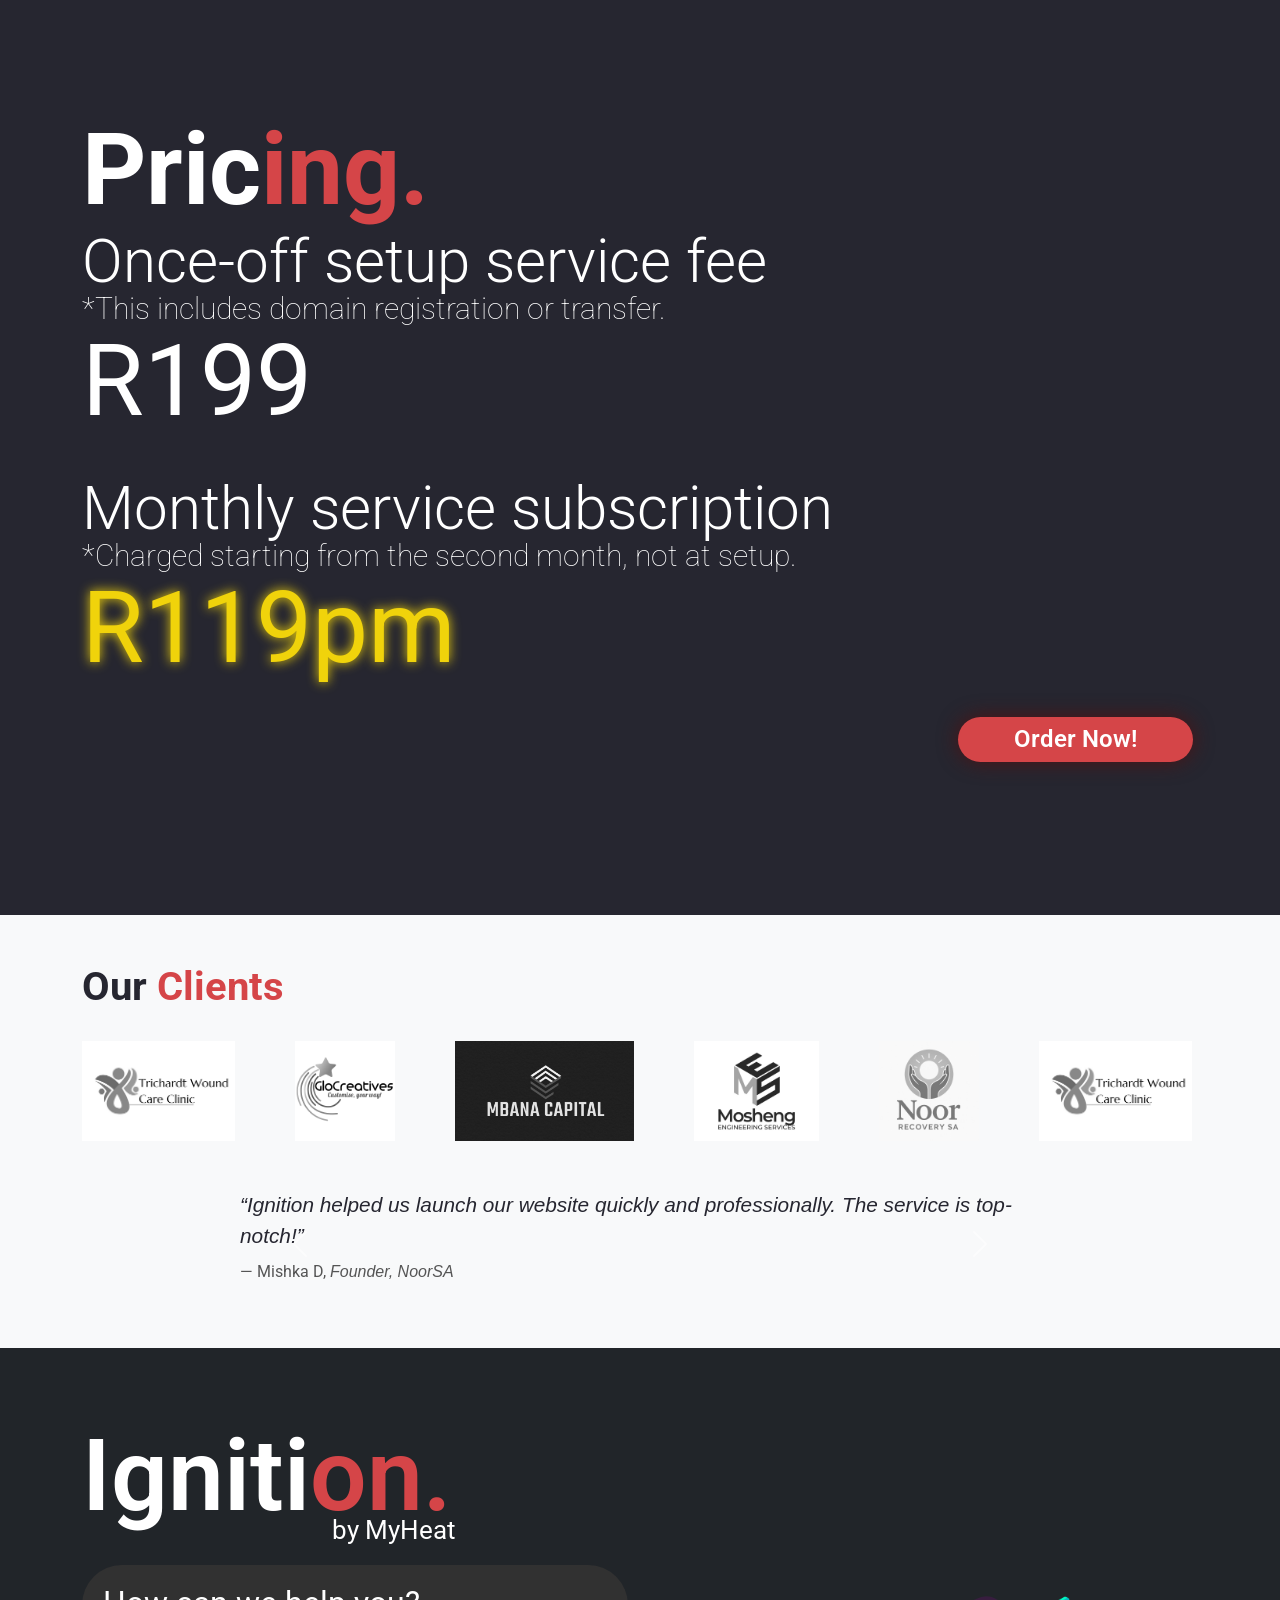
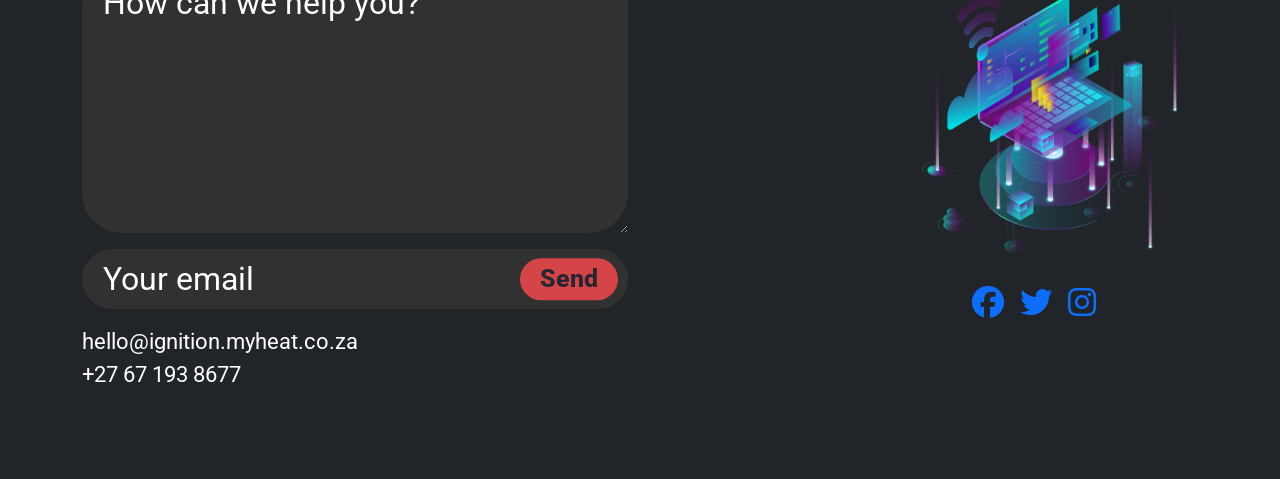
==== commit 9181c2c7: "nav update" ====
--- a/index1.html
+++ b/index1.html
@@ -41,14 +41,7 @@
       height: 750px;
     }
 
-    nav ul {
-      list-style: none;
-      display: flex;
-      align-items: center;
-      justify-content: end;
-      gap: 50px;
-      padding: 50px 100px;
-    }
+
 
     nav li a {
       color: white !important;
@@ -417,7 +410,7 @@
 }
 
 .client-logo {
-  height: 120px;
+  height: 100px;
   object-fit: contain;
   flex-shrink: 0;
   filter: grayscale(100%);
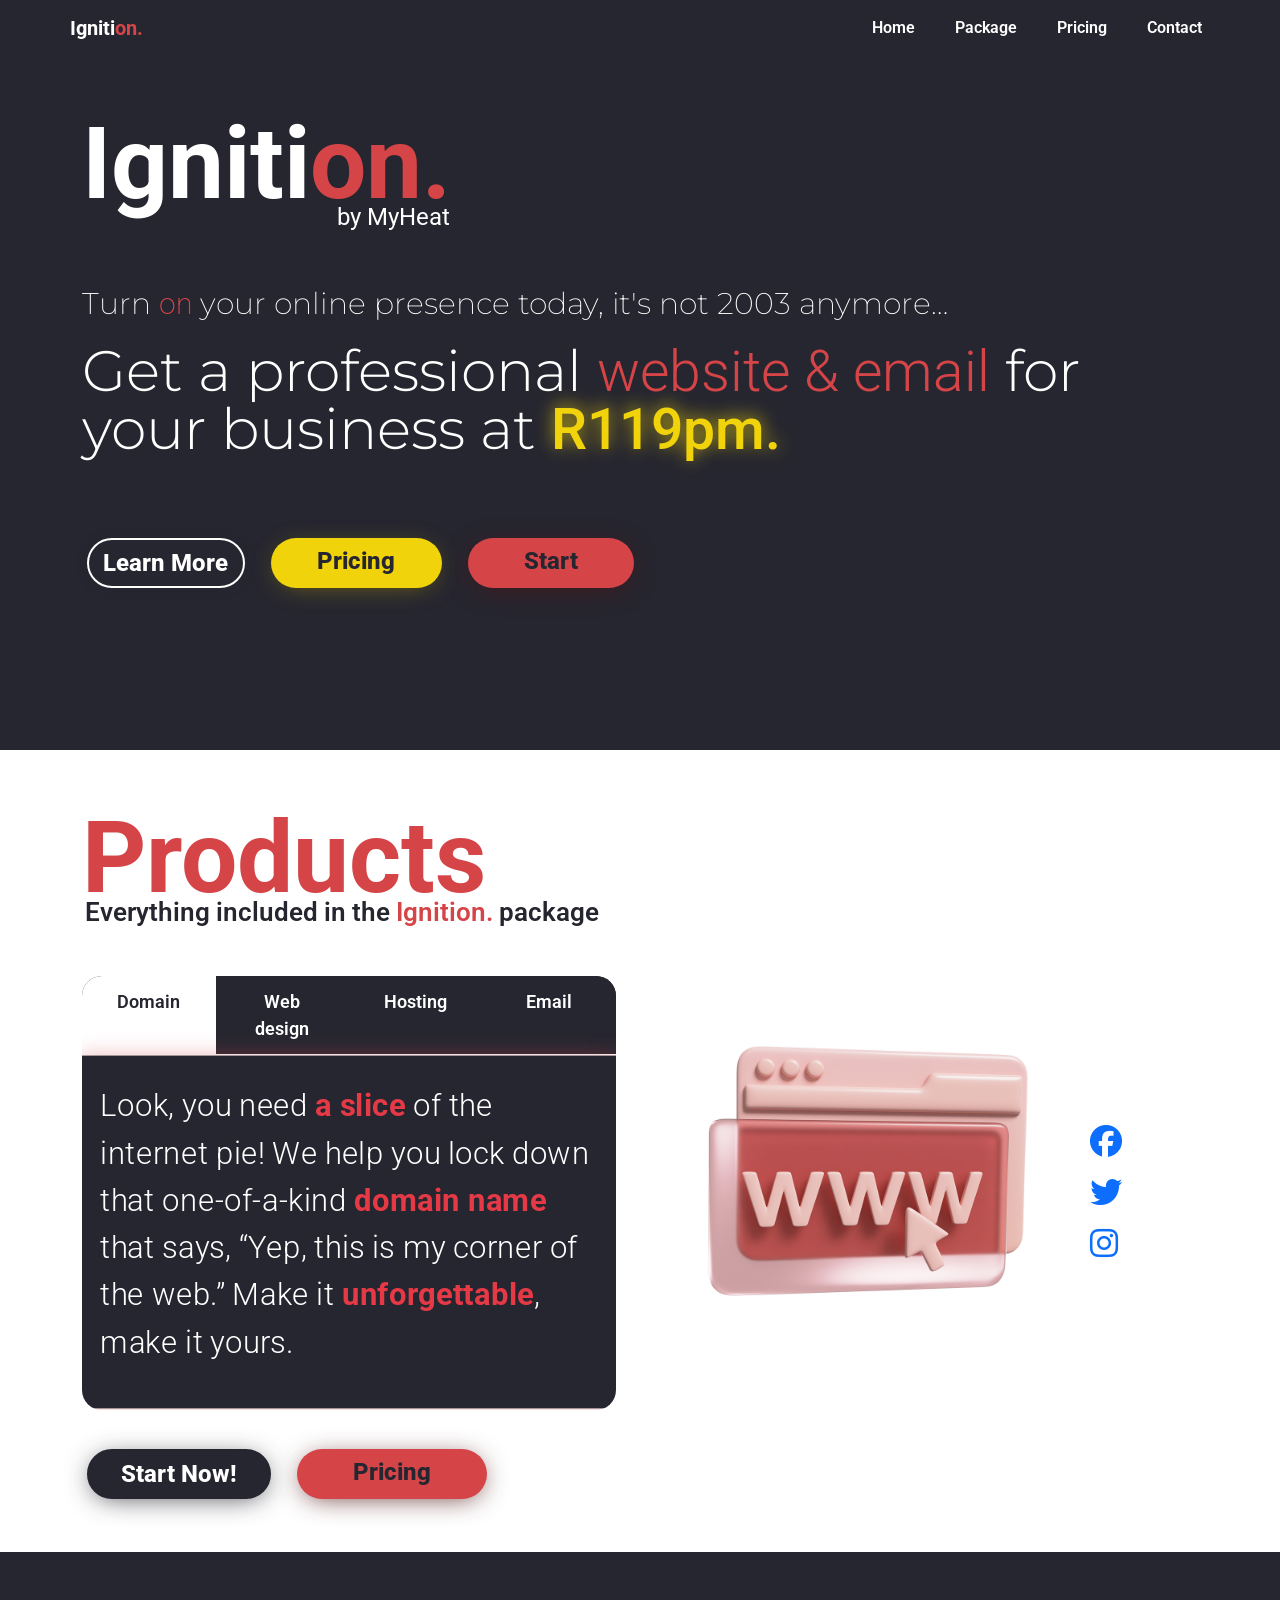
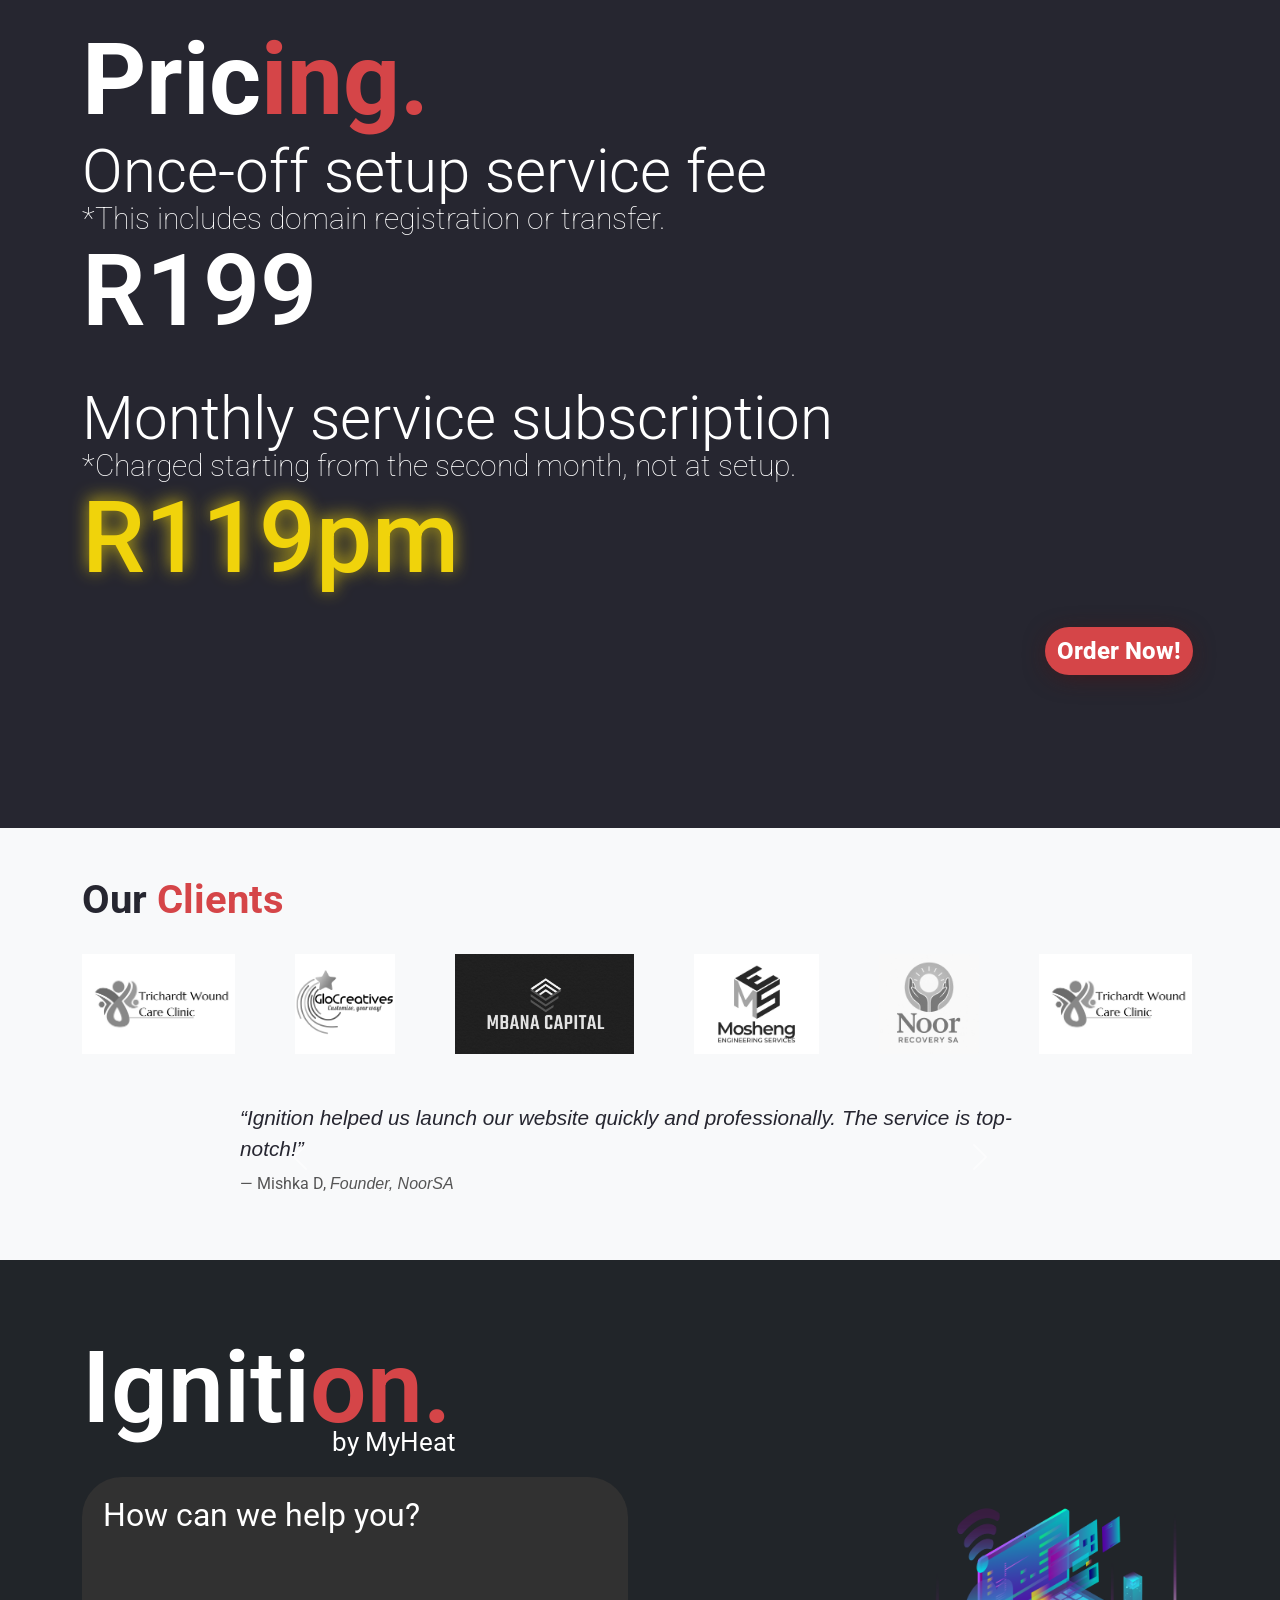
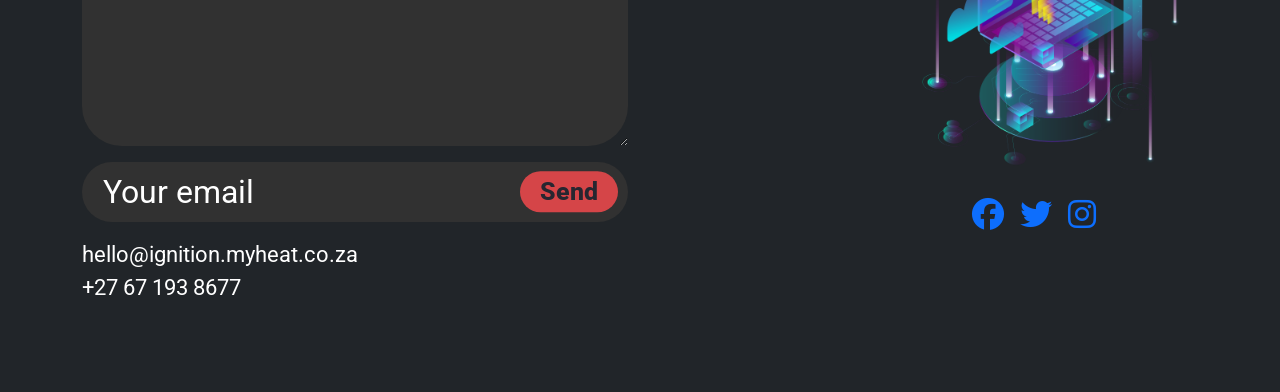
==== commit b45e9790: "product social links" ====
--- a/index1.html
+++ b/index1.html
@@ -103,7 +103,7 @@
     .yellow-glow {
       color: #f0d30b;
       font-weight: 530;
-      text-shadow: 0 0 12px #f0d30b;
+      text-shadow: 0px -2px 17px rgba(240,211,11,0.77);
     }
 
     .btn:active {
@@ -114,7 +114,7 @@
       background: #f0d30b;
       color: #262630;
       padding: 0.3rem 2.9rem;
-      box-shadow: 0 0 20px #726407;
+      box-shadow: 0px 4px 27px -10px rgba(158,138,9,0.87);
       transform-origin: center; /* Center scaling */
       margin: 5px; /* Prevent overlap */
     }
@@ -123,7 +123,16 @@
       background: #d54548;
       color: #262630;
       padding: 0.3rem 3.5rem;
-      box-shadow: 0 0 20px #4e1314;
+      box-shadow: 0px 4px 27px -6px rgba(78,19,20,0.87);
+      transform-origin: center;
+      margin: 5px;
+    }
+
+    .btn-red-order {
+      background: #d54548;
+      color: #262630;
+      /*padding: 0.3rem 3.5rem;*/
+      box-shadow: 0px 4px 27px -6px rgba(78,19,20,0.87);
       transform-origin: center;
       margin: 5px;
     }
@@ -143,7 +152,7 @@
       color: #fff;
       border: 2px solid #262630 !important;
       padding: 0.3rem 2rem;
-      box-shadow: 0 0 10px #262630;
+      box-shadow: 0px 4px 27px -6px rgba(38,38,48,0.87);
       transform-origin: center;
       margin: 5px;
     }
@@ -151,7 +160,7 @@
     .btn {
       display: inline-block;
       border-radius: 30px;
-      font-weight: 600;
+      font-weight: 800;
       font-size: 1.5rem;
       border: none;
       cursor: pointer;
@@ -278,14 +287,13 @@
     }
 
 
-       .product-social-links {
+      .product-social-links {
        
       display: flex;
       flex-direction: column;
-      width: 30px;
-      top: 35px;
-      right: 0;
-      gap: 20px;
+      width:fit-content;
+      padding: 0 !important;
+
     }
 
     .product-social-icon {
@@ -327,7 +335,7 @@
     }
 
     .pricing-box {
-      padding-top: 100px;
+      padding-top: 10px;
       margin: 10px 0; /* Prevent overlap */
     }
 
@@ -338,7 +346,7 @@
     }
 
     .pricing-box .price {
-      font-weight: 400;
+      font-weight: 5s00;
       line-height: 1em;
     }
 
@@ -351,7 +359,7 @@
 
     .pricing-box-gold .price {
       font-size: 100px;
-      font-weight: 400;
+      font-weight: 500;
       color: #f0d30b;
       padding: 0;
       margin: 0;
@@ -719,7 +727,7 @@
         <p class="products-text">Everything included in the <span class="highlight">Ignition.</span> package</p>
       </div>
 
-      <div class="row products-mid-content align-items-start g-5">
+      <div class="row products-mid-content align-items-center g-5">
         <!-- Left -->
         <div class="col-lg-6">
           <div class="product-box">
@@ -781,7 +789,12 @@
           <img src="images/Email.png" alt="www graphic" class="img-fluid rounded">
         </div>
 
-       
+       <!-- box itself -->
+            <div class="product-social-links d-flex justify-content-center gap-3">
+              <a href="#" class="social-icon"><i class="fab fa-facebook fa-2x"></i></a>
+              <a href="#" class="social-icon"><i class="fab fa-twitter fa-2x"></i></a>
+              <a href="#" class="social-icon"><i class="fab fa-instagram fa-2x"></i></a>
+            </div>
       </div>
 
       <div class="products-cta d-flex gap-3 mt-4">
@@ -812,7 +825,7 @@
       </div>
 
       <div class="order-cta">
-        <a href="ordering.html" class="btn btn-red order-now">Order Now!</a>
+        <a href="ordering.html" class="btn btn-red-order order-now">Order Now!</a>
       </div>
     </div>
   </section>
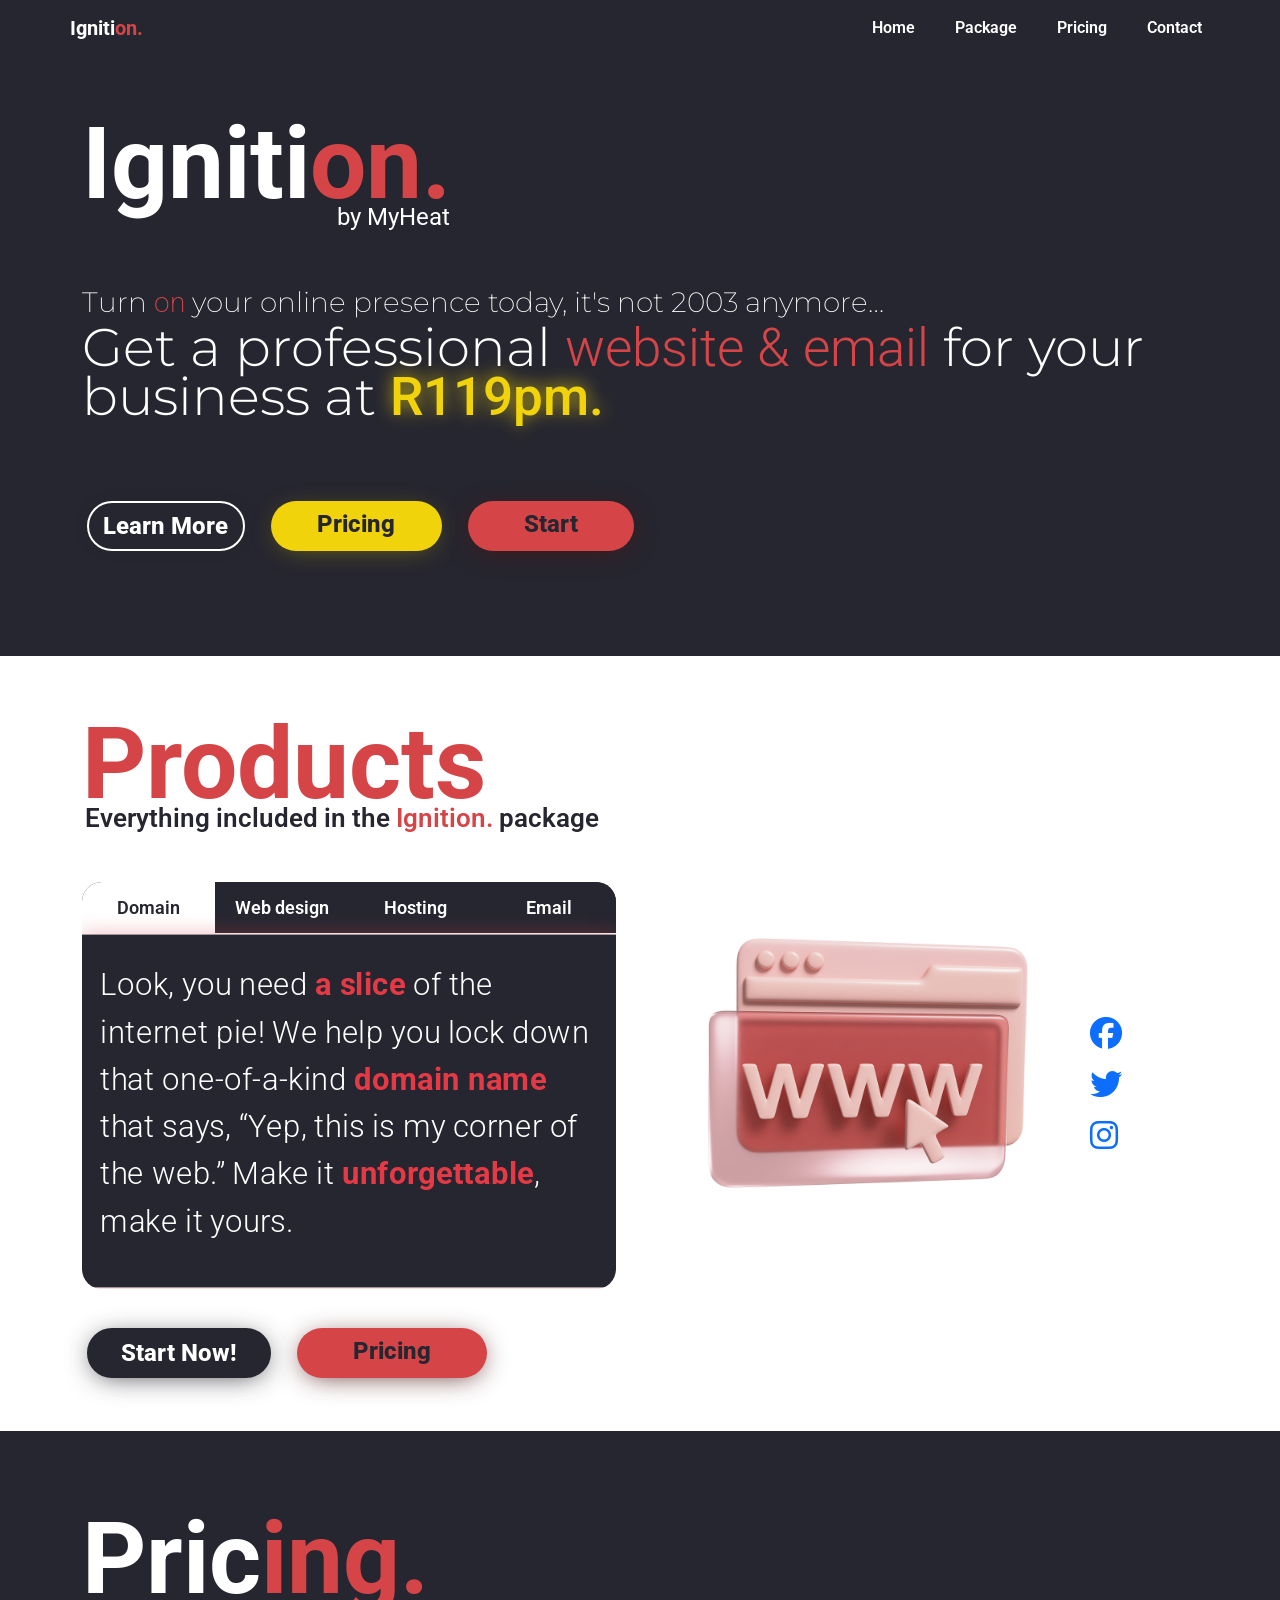
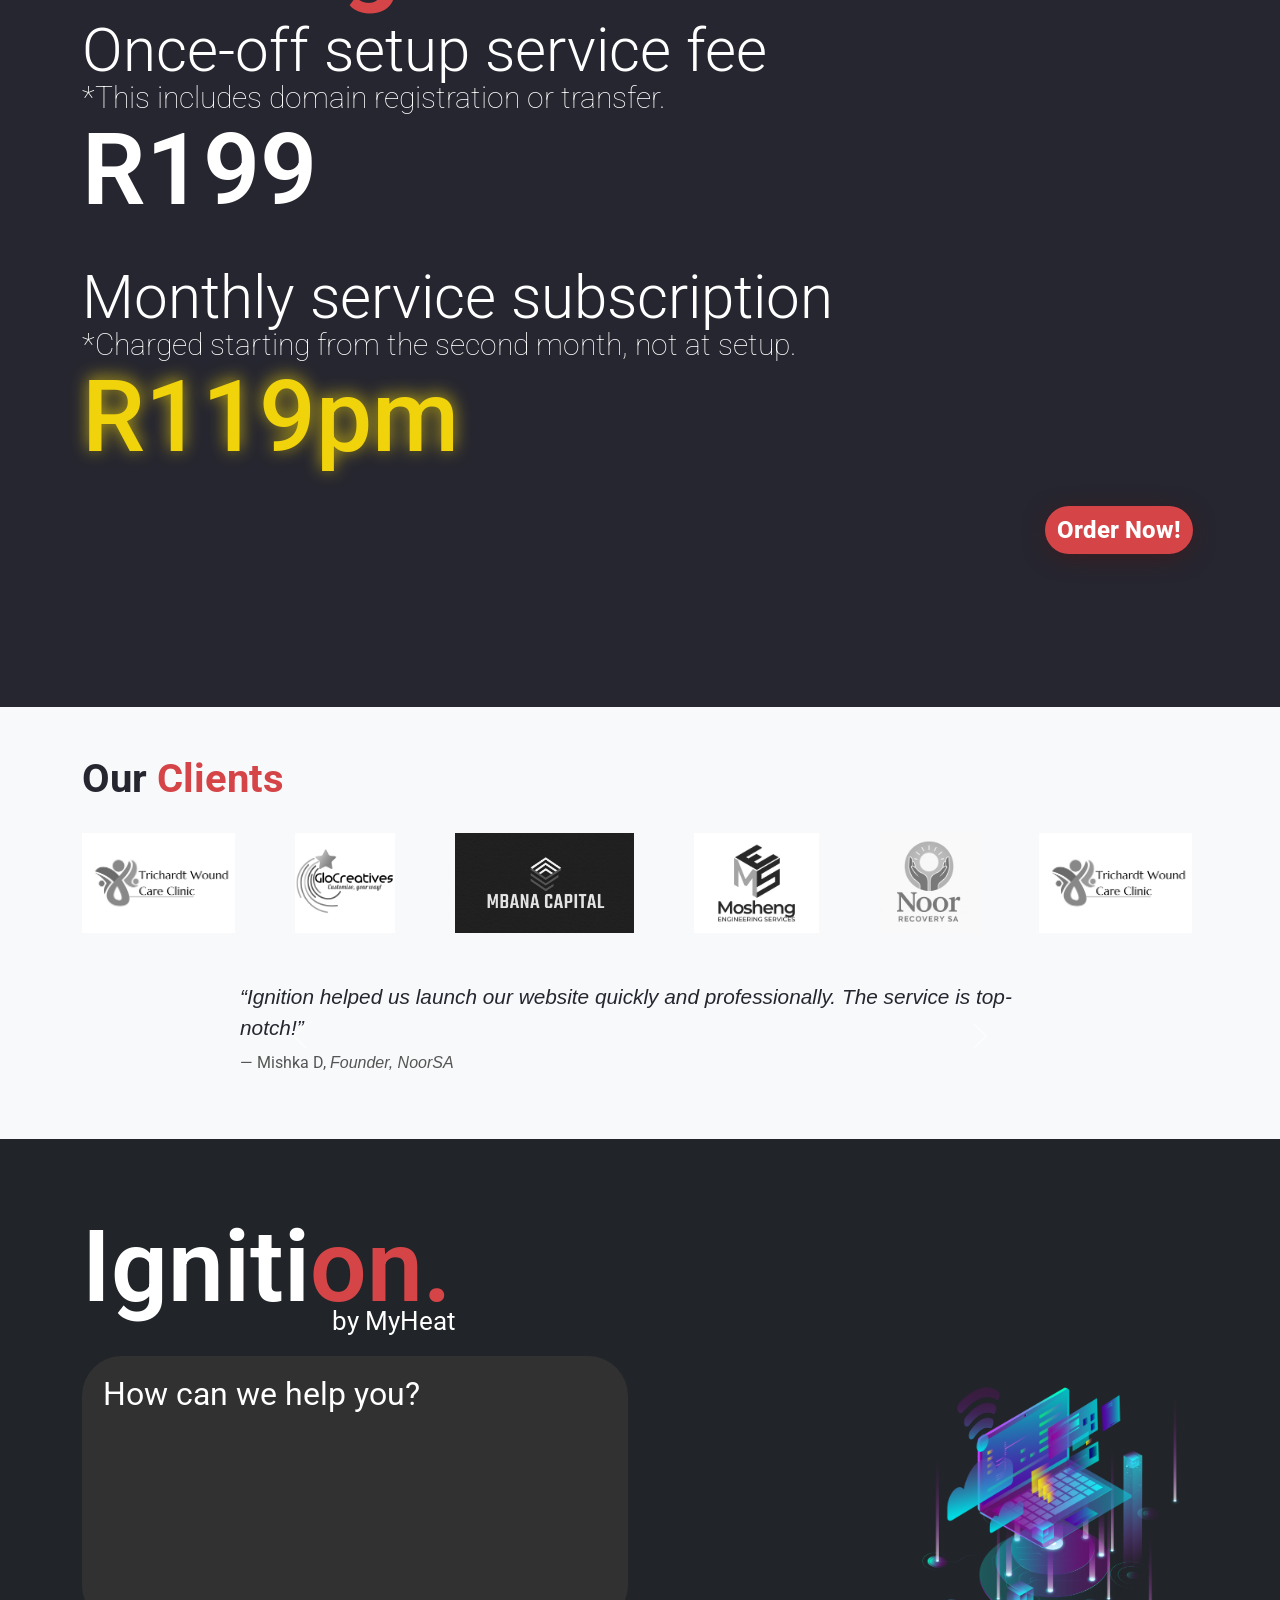
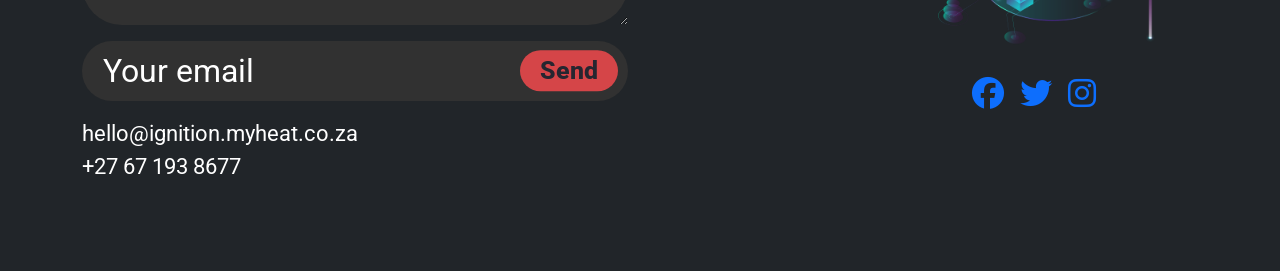
==== commit cc5bc9a4: "header width" ====
--- a/index1.html
+++ b/index1.html
@@ -38,7 +38,7 @@
 
     header {
       background-color: #262630;
-      height: 750px;
+      padding-bottom: 80px;
     }
 
 
@@ -84,14 +84,15 @@
     }
 
     .intro {
-      font-size: 30px !important;
+      font-size: 28px !important;
       font-family: 'Montserrat', sans-serif;
       font-weight: 200;
+      margin-bottom: 0 !important;
     }
 
     .promo {
-      font-size: 57px;
-      line-height: 1em;
+      font-size: 53px;
+      line-height: 0.9em;
       font-family: 'Montserrat', sans-serif;
       font-weight: 300;
     }
@@ -233,6 +234,7 @@
       background: #262630;
       transition: transform 0.3s ease, background 0.3s, color 0.3s;
       transform-origin: center;
+      white-space: nowrap;
     }
 
     .tabs .tab:hover {
